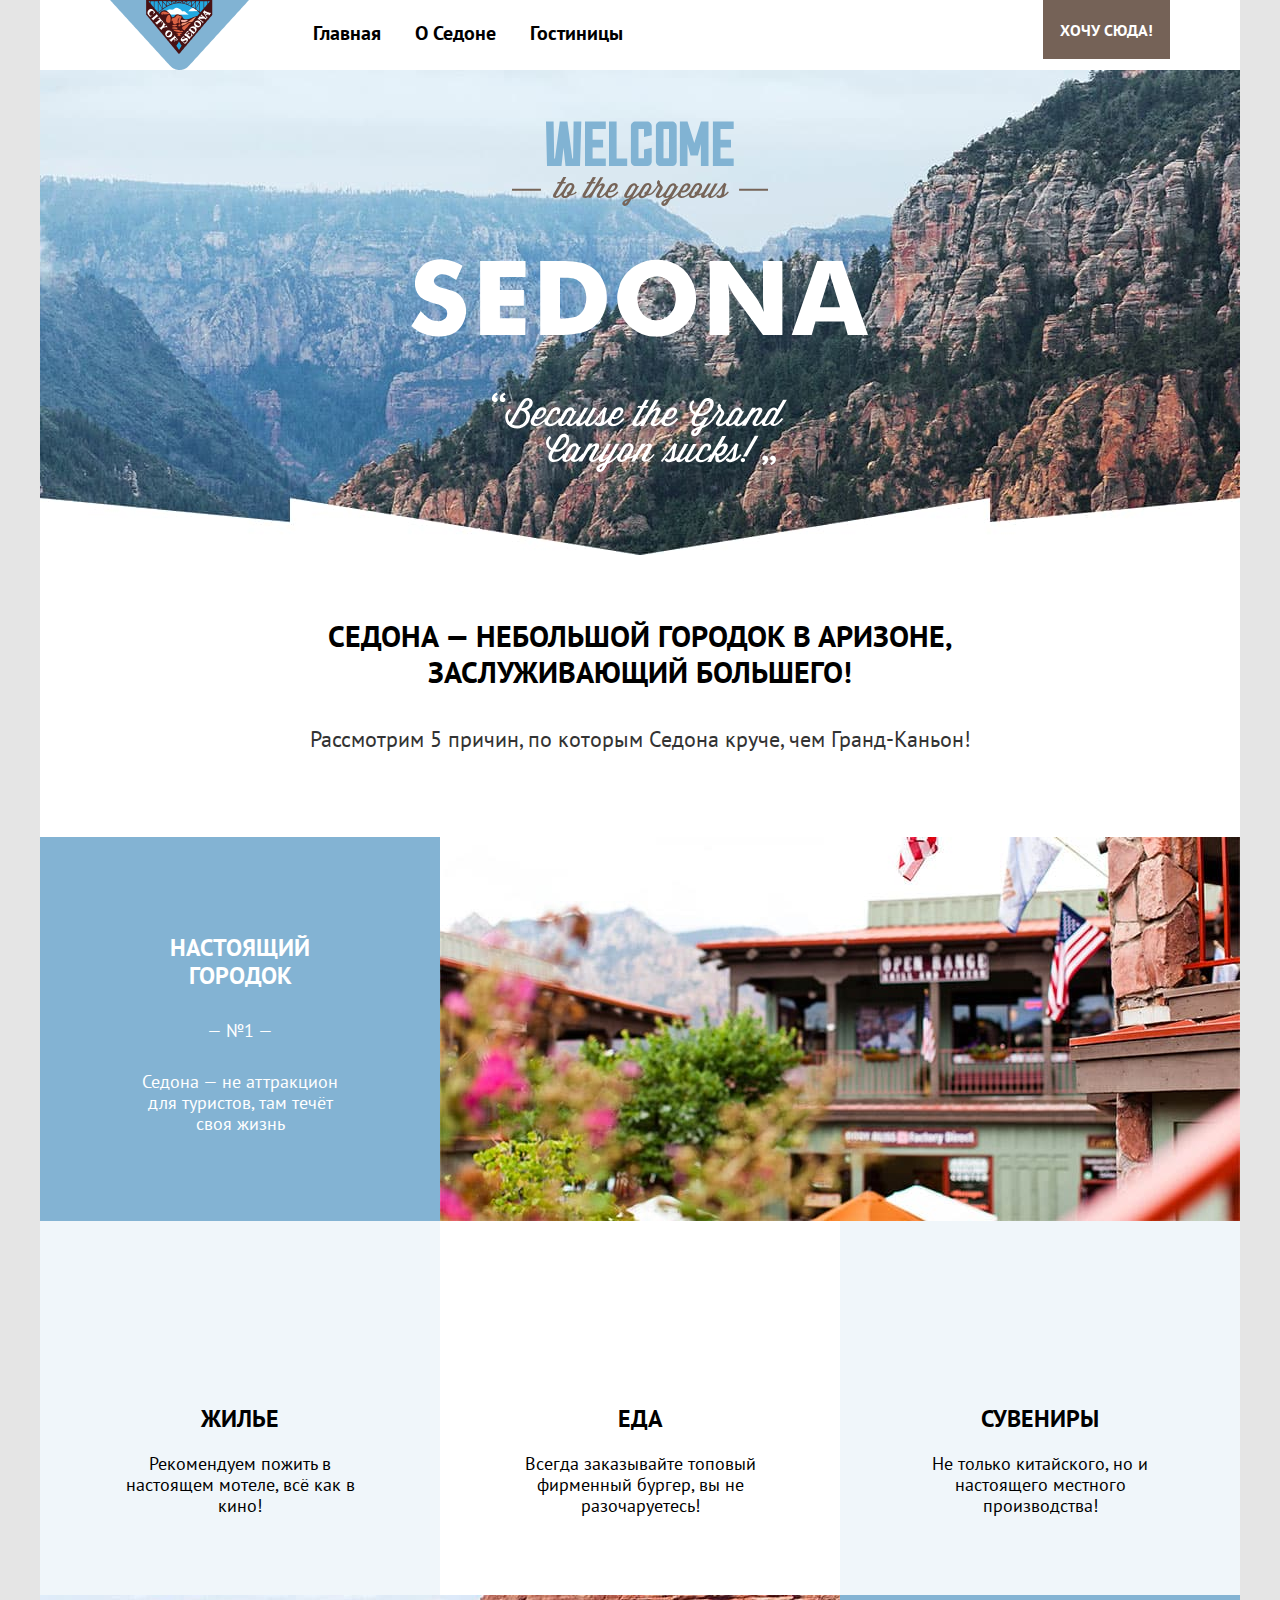
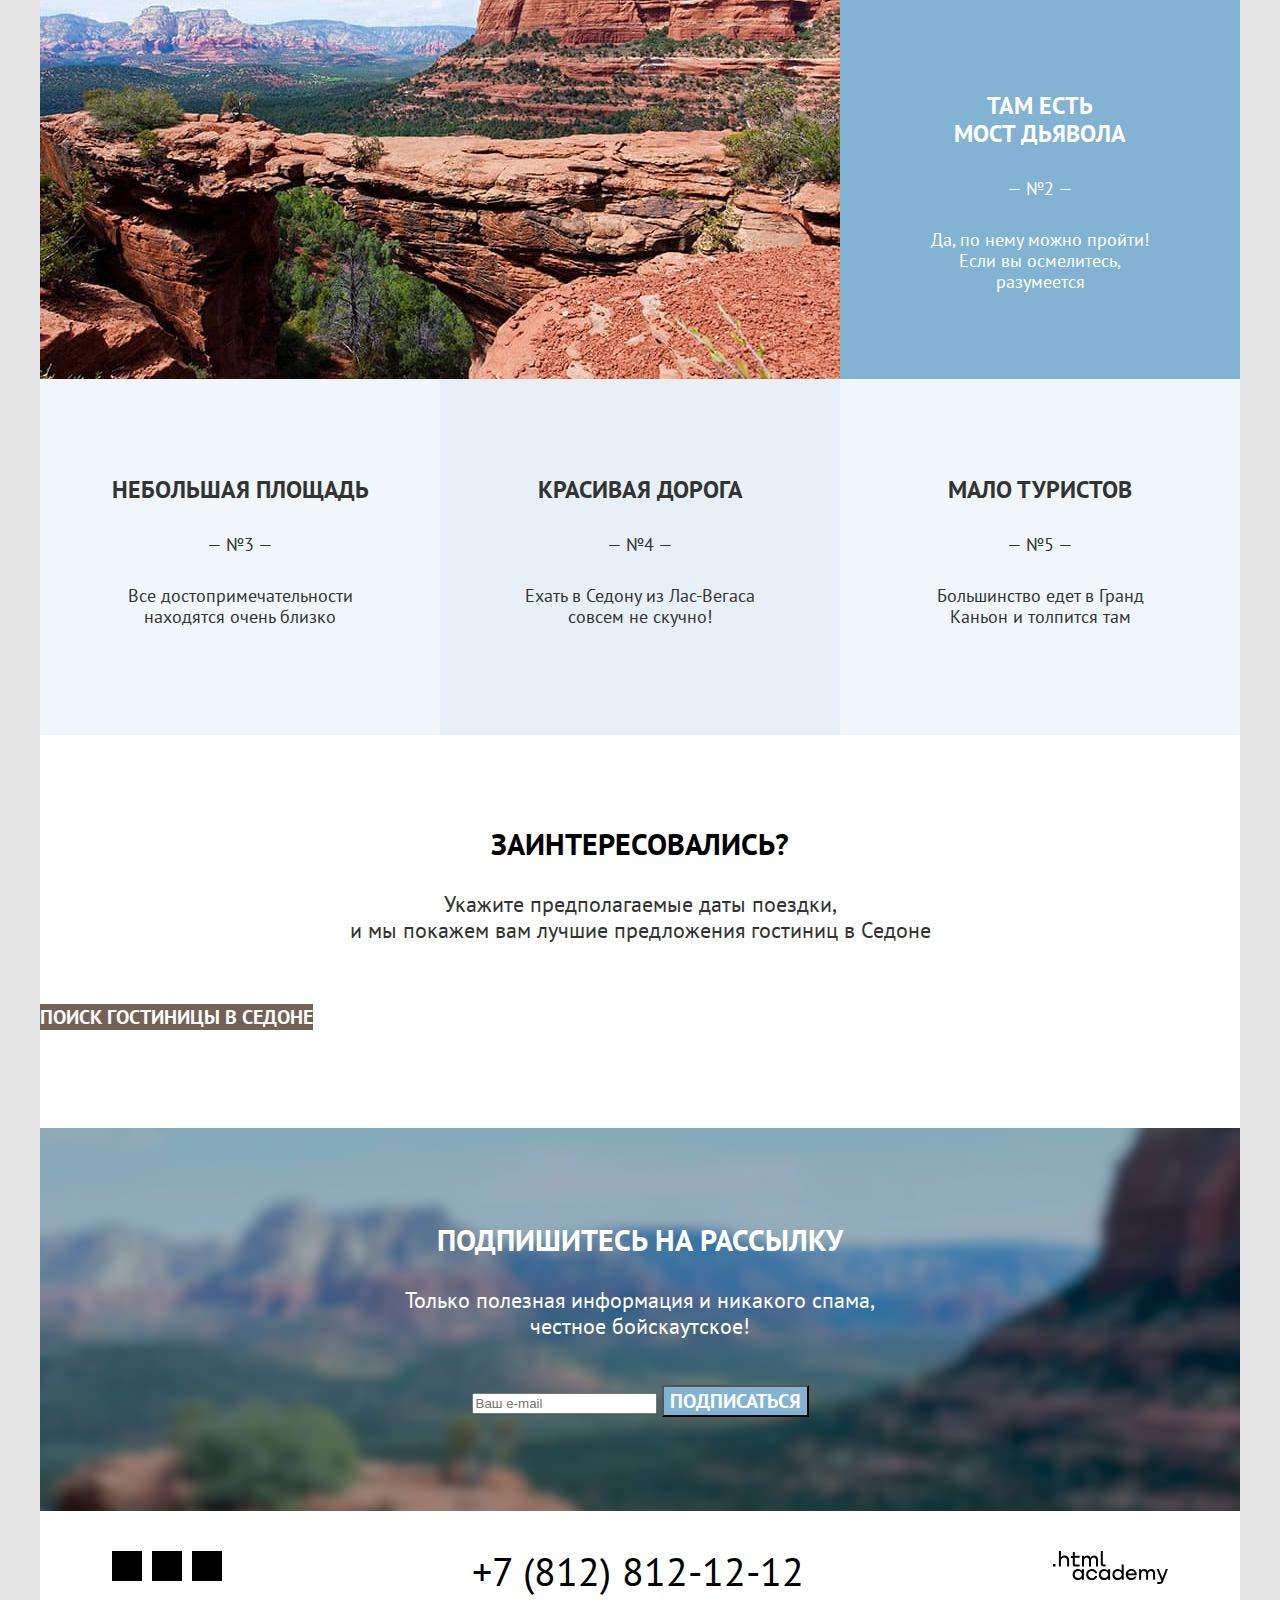
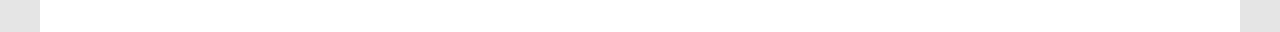
==== index.html @ 5d9c69cf "Микросетки на флексах" ====
<!DOCTYPE html>
<html lang="ru">
  <head>
    <meta charset="utf-8">
    <title>Седона</title>
    <link rel="stylesheet" href="styles/styles.css">
  </head>
  <body>
    <div class="page-container">
      <header class="page-header">
        <nav class="navigation">
          <a class="navigation-logo">
            <img class="page-header-logo" src="images/logo-header.png" width="139" height="70" alt="Логотип города Седона">
          </a>
          <ul class="navigation-list">
            <li class="navigation-item">
              <a class="navigation-link navigation-link-current">
                Главная
              </a>
            </li>
            <li class="navigation-item">
              <a href="#" class="navigation-link">
                О Седоне
              </a>
            </li>
            <li class="navigation-item">
              <a href="catalog.html" class="navigation-link">
                Гостиницы
              </a>
            </li>
          </ul>
          <ul class="navigation-list navigation-user">
            <li class="navigation-item">
              <a href="#" class="navigation-link navigation-link-current">
                <span class="visually-hidden">
                  Поиск
                </span>
              </a>
            </li>
            <li class="navigation-item">
              <a href="#" class="navigation-link">
                <span class="visually-hidden">
                  Избранное
                </span>
              </a>
            </li>
            <li class="navigation-item">
              <a href="catalog.html" class="navigation-link button button-brown">
                Хочу сюда!
              </a>
            </li>
          </ul>
        </nav>
      </header>
      <main class="main-index main-container">
        <h1 class="visually-hidden">
          Седона
        </h1>
        <section class="promo">
          <img class="promo-logo" src="images/welcome.svg" width="458" height="352" alt="Welcome to the gorgeous Sedona">
          <p class="promo-text">
            <b class="promo-bold">Седона — небольшой городок в Аризоне,
      заслуживающий большего!</b>
              Рассмотрим 5 причин, по которым Седона круче, чем Гранд-Каньон!
          </p>
          <h2 class="visually-hidden">
            Преимущества
          </h2>
          <ul class="advantages-list">
            <li class="advantages-item">
              <div class="advantages-item-wrapper">
                <h3 class="advantages-title">
                  Настоящий <br> городок
                </h3>
                <p class="advantages-description">
                  <span class="line">— №1 — </span>
                  Седона — не аттракцион для туристов, там течёт
                      своя жизнь
                </p>
              </div>
              <img class="advantages-photo" src="images/photo-1.jpg" width="800" height="384" alt="Гостиница Седоны">
              <ul class="advantages-city-list">
                <li class="advantages-city-item">
                  <h4 class="advantages-city-title">
                    Жилье
                  </h4>
                  <p class="advantages-city-description">
                    Рекомендуем пожить в настоящем мотеле,
      всё как в кино!
                  </p>
                </li>
                <li class="advantages-city-item">
                  <h4 class="advantages-city-title">
                    Еда
                  </h4>
                  <p class="advantages-city-description">
                    Всегда заказывайте
      топовый фирменный бургер, вы не разочаруетесь!
                  </p>
                </li>
                <li class="advantages-city-item">
                  <h4 class="advantages-city-title">
                    Сувениры
                  </h4>
                  <p class="advantages-city-description">
                    Не только китайского,
      но и настоящего местного производства!
                  </p>
                </li>
              </ul>
            </li>
            <li class="advantages-item">
              <img class="advantages-photo" src="images/photo-2.jpg" width="800" height="384" alt="Пейзаж Седоны">
              <div class="advantages-item-wrapper">
                <h3 class="advantages-title">
                  Там есть <br> мост дьявола
                </h3>
                <p class="advantages-description">
                  <span class="line">— №2 — </span>
                  Да, по нему можно пройти! Если вы осмелитесь, разумеется
                </p>
              </div>
            </li>
            <li class="advantages-item">
              <h3 class="advantages-title">
                Небольшая площадь
              </h3>
              <p class="advantages-description">
                <span class="line">— №3 — </span>
                Все достопримечательности
                находятся очень близко
              </p>
            </li>
            <li class="advantages-item">
              <h3 class="advantages-title">
                Красивая дорога
              </h3>
              <p class="advantages-description">
                <span class="line">— №4 — </span>
                Ехать в Седону из Лас-Вегаса совсем не скучно!
              </p>
            </li>
            <li class="advantages-item">
              <h3 class="advantages-title">
                Мало туристов
              </h3>
              <p class="advantages-description">
                <span class="line">— №5 — </span>
                Большинство едет в Гранд Каньон и толпится там
              </p>
            </li>
          </ul>
        </section>
        <section class="interested">
           <h2 class="interested-title">
             Заинтересовались?
           </h2>
           <p class="interested-description">
            Укажите предполагаемые даты поездки, <br>
            и мы покажем вам лучшие предложения гостиниц в Седоне
           </p>
           <a class="button interested-button button-brown" href="catalog.html">
              Поиск гостиницы в Седоне
           </a>
        </section>
      </main>
      <footer class="page-footer">
        <section class="subscription">
          <h2 class="subscription-title">
            Подпишитесь на рассылку
          </h2>
          <p class="subscription-text">
            Только полезная информация и никакого спама, <br>
      честное бойскаутское!
          </p>
          <form class="subscription-form" method="post" action="https://echo.htmlacademy.ru/">
            <label class="visually-hidden" for="subscription-email">E-mail</label>
            <input class="field" id="subscription-email" type="email" name="subscription-email"
            placeholder="Ваш e-mail" required>
            <button class="button subscription-button button-blue" type="submit">
              Подписаться
            </button>
          </form>
        </section>
        <div class="footer-container">
          <section class="footer-social">
            <h2 class="footer-social-title visually-hidden">
              Социальные сети
            </h2>
            <ul class="footer-social-list">
              <li class="footer-social-item">
                <a class="footer-social-link" href="https://twitter.com/htmlacademy_ru">
                  <span class="visually-hidden">
                    Twitter
                  </span>
                </a>
              </li>
              <li class="footer-social-item">
                <a class="footer-social-link" href="https://www.facebook.com/htmlacademy">
                  <span class="visually-hidden">
                    Facebook
                  </span>
                </a>
              </li>
              <li class="footer-social-item">
                <a class="footer-social-link" href="https://www.youtube.com/c/HTMLAcademyRUS">
                  <span class="visually-hidden">
                    YouTube
                  </span>
                </a>
              </li>
            </ul>
          </section>
          <section class="footer-contacts">
            <h2 class="footer-contacts-title visually-hidden">
              Контакты
            </h2>
            <a class="footer-contacts-phone" href="tel:+78128121212">+7 (812) 812-12-12</a>
          </section>
          <section class="footer-copyright">
            <h2 class="footer-copyright-title visually-hidden">
              Html Academy
            </h2>
            <a class="footer-copyright-link" href="https://htmlacademy.ru/">
              <img class="footer-copyright-logo" width="115" height="33" src="images/html-academy.svg" width="" height="" alt="Логотип html academy">
            </a>
          </section>
        </div>
      </footer>
    </div>
  </body>
</html>
---- styles/styles.css ----
@font-face {
    font-family: "PT Sans";
    font-style: normal;
    font-weight: 400;
    src: url("../fonts/ptsans-400.woff2") format("woff2");
    font-display: swap;
}

@font-face {
    font-family: "PT Sans";
    font-style: normal;
    font-weight: 700;
    src: url("../fonts/ptsans-700.woff2") format("woff2");
    font-display: swap;
}

html {
  height: 100%;
}

body {
    margin: 0;
    display: flex;
    flex-direction: column;
    min-height: 100%;
    font-family: "PT Sans", sans-serif;
    font-size: 20px;
    line-height: 26px;
    background: #E5E5E5;
    color: #000000;
}

.visually-hidden {
  position: absolute;
  width: 1px;
  height: 1px;
  margin: -1px;
  padding: 0;
  border: 0;
  clip: rect(0 0 0 0);
  overflow: hidden;
}

.page-container {
  margin: 0 auto;
  width: 1200px;
  background-color: #FFFFFF;
}

.navigation {
  display: flex;
  width: 1060px;
  margin: 0 auto;
}

.navigation-logo {
  width: 139px;
  height: 70px;
  margin-right: 47px;
}

.navigation-list {
  margin: 0;
  padding: 0;
  width: 450px;
  list-style-type: none;
  display: flex;
  flex-wrap: wrap;
}

.navigation-link {
    text-decoration: none;
    color: #000000;
    font-weight: 700;
    text-align: center;
    display: block;
    padding: 20px 17px 19px 17px;
}

.navigation-user {
  max-width: 320px;
  margin-left: auto;
  justify-content: flex-end;
}

.navigation-user .navigation-link {
  min-width: 18px;
  min-height: 18px;
}

.navigation .button {
    font-size: 16px;
    line-height: 20px;
    font-weight: 700;
}

.button-brown {
    color: #FFFFFF;
    background: #756257;
}

.button-blue {
    color: #FFFFFF;
    background: #83B3D3;
}

.button {
    text-align: center;
    text-transform: uppercase;
    font-weight: 700;
    text-decoration: none;
    font-family: "PT Sans";
}

.main-index {
    background-image: url("../images/index-background.jpg");
    background-size: 100% auto;
    background-repeat: no-repeat;
}

.main-container {
  flex-grow: 1;
  padding-top: 51px;
}

.promo-logo {
  display: block;
  margin: 0 auto;
  margin-bottom: 145px;
}

.promo-text {
    font-size: 22px;
    line-height: 36px;
    text-align: center;
    color: #333333;
    width: 720px;
    margin: 0 auto;
    margin-bottom: 80px;
}

.promo-bold {
    font-size: 30px;
    text-transform: uppercase;
    font-weight: 700;
    color: #000000;
    display: block;
    margin-bottom: 31px;
}

.advantages-list {
  margin: 0;
  padding: 0;
  display: flex;
  width: 1200px;
  flex-wrap: wrap;
  list-style-type: none;
}

.advantages-item {
     background: rgba(131, 179, 211, 0.12);
     text-align: center;
     width: 400px;
     padding-top: 97px;
     padding-bottom: 108px;
     color: #333333;
}

.advantages-item:nth-child(2), .advantages-item:first-child {
    color: #FFFFFF;
    background: #83B3D3;
    width: 1200px;
    display: flex;
    flex-wrap: wrap;
    padding: 0;
}

.advantages-item:nth-child(4) {
  background: rgba(131, 179, 211, 0.2);
}

.advantages-item-wrapper {
  width: 400px;
  padding-top: 97px;
  padding-bottom: 87px;
}

.advantages-title {
    font-size: 24px;
    line-height: 28px;
    text-transform: uppercase;
    margin: 0;
    padding: 0;
    margin-bottom: 30px;
}

.advantages-description {
    font-size: 18px;
    line-height: 21px;
    width: 250px;
    margin: 0 auto;
}

.advantages-item-wrapper .advantages-description {
  width: 220px;
}

.advantages-description .line {
  display: block;
  margin-bottom: 30px;
}

.advantages-city-list {
    background: #FFFFFF;
    display: flex;
    width: 1200px;
    margin: 0;
    padding: 0;
    list-style-type: none;
}

.advantages-city-item {
    background: rgba(131, 179, 211, 0.12);
    color: #000000;
    width: 400px;
    padding-top: 184px;
    padding-bottom: 79px;
}

.advantages-city-item:nth-child(2) {
    background: #FFFFFF;
}

.advantages-city-title {
  font-size: 24px;
  line-height: 28px;
  margin: 0;
  padding: 0;
  text-transform: uppercase;
  margin-bottom: 20px;
}

.advantages-city-description {
  font-size: 18px;
  line-height: 21px;
  width: 250px;
  margin: 0 auto;
  text-align: center;
}

.interested {
  padding-top: 91px;
  padding-bottom: 93px;
}

.interested-title {
    font-size: 30px;
    line-height: 36px;
    text-align: center;
    text-transform: uppercase;
    font-weight: bold;
    margin: 0 0 29px 0;
    padding: 0;
}

.interested-description {
    font-size: 22px;
    text-align: center;
    color: #333333;
    width:720px;
    margin: 0 auto 56px auto;
}

.interested-button {
    line-height: 36px;
    margin: 0 auto;
}

.subscription {
    background-image: url("../images/background-footer.jpg");
    background-size: 100% auto;
    background-repeat: no-repeat;
    background-color: #000000;
    color: #FFFFFF;
    text-align: center;
    padding-top: 94px;
    padding-bottom: 94px;
}

.subscription-title {
    font-size: 30px;
    line-height: 36px;
    font-weight: 700;
    text-transform: uppercase;
    margin: 0 auto 29px auto;
    padding: 0;
}

.subscription-text {
    font-size: 22px;
    line-height: 26px;
    margin: 0 auto 46px auto;
    width: 720px;
}

.subscription-button {
    font-family: "PT Sans";
    font-size: 20px;
    line-height: 26px;
    font-weight: 700;
}

.footer-container {
  display: flex;
  padding: 40px 72px;
}

.footer-social {
  width: 110px;
  margin-right: auto;
}

.footer-social-list {
  list-style-type: none;
  margin: 0;
  padding: 0;
  display: flex;
  flex-wrap: wrap;
}

.footer-social-item {
  background-color: black;
  width: 30px;
  height: 30px;
  margin-right: 10px;
  margin-bottom: 10px;
}

.footer-social-item:nth-child(3n) {
  margin-right:0;
}

.footer-contacts {
  width: 720px;
  margin: 0 auto;
  text-align: center;
}

.footer-contacts-phone {
    font-size: 40px;
    line-height: 40px;
    text-align: center;
    text-transform: uppercase;
    text-decoration: none;
    color: #000000;
}

.footer-copyright {
  width: 115px;
  margin-left: auto;
}

.catalog-footer .subscription{
    background: none;
    background-color: #FFFFFF;
    color: #000000;
}

.catalog-footer p {
    color: #333333;
}

.main-inner {
  background: url("../images/catalog-background.jpg");
  background-size: 100% auto;
  background-repeat: no-repeat;
  padding: 35px 72px 0 72px;
}

.inner-header {
    color: #FFFFFF;
    padding-bottom: 83px;
}

.inner-header-title {
    font-weight: 700;
    font-size: 60px;
    line-height: 78px;
    margin: 0 0 5px 0;
    padding: 0;
}

.breadcrumbs {
  padding: 0;
  margin: 0 0 45px 0;
  list-style-type: none;
  display: flex;
  flex-wrap: wrap;
}

.breadcrumbs-link {
    font-size: 16px;
    line-height: 21px;
    text-decoration: none;
    color: #FFFFFF;
    margin-right: 26px;
}

.control {
    font-size: 18px;
    line-height: 23px;
}

.catalog-filter-form {
  display: flex;
}

.catalog-filter-group {
  max-width: 180px;
  border: none;
  margin: 0;
  padding: 0;
  margin-right: 67px;
}

.catalog-filter-title {
  padding: 0;
  margin-bottom: 30px;
  font-weight: 700;
}

.catalog-filter-list {
  margin: 0;
  padding: 0;
  list-style-type: none;
  font-size: 18px;
  line-height: 23px;
}

.catalog-filter-item:not(:last-child) {
  margin-bottom: 13px;
}

.catalog-filter-buttons {
  margin-left: auto;
}

.catalog-filter button {
    font-family: "PT Sans";
    color: #FFFFFF;
    font-weight: 700;
    font-size: 16px;
    line-height: 21px;
}

.catalog-filter-button-reset {
    background: transparent;
}

.catalog-products {
  padding-top: 44px;
}

.catalog-products-wrapper {
  display: flex;
  align-items: center;
  margin-bottom: 53px;
}

.catalog-products-title {
    font-weight: 700;
    font-size: 30px;
    line-height: 39px;
    text-transform: uppercase;
    margin: 0;
    margin-right: auto;
    padding: 0;
}

.select-control {
    font-family: "PT Sans";
    font-size: 18px;
    line-height: 23px;
    color: #333333;
    margin-right: 81px;
}

.catalog-products-wrapper .button {
  background-color: grey;
  width: 48px;
  height: 48px;
  margin-right: 8px;
}

.product-list {
  list-style-type: none;
  margin: 0;
  padding: 0;
}

.product-card-title {
    font-weight: 700;
    font-size: 24px;
    line-height: 31px;
}

.product-card-type-of-housing, .product-card-price {
    font-size: 18px;
    line-height: 23px;
    color: #333333
}

.button-more, .button-favourites {
    font-size: 16px;
    line-height: 21px;
}

.product-card-rating {
    font-size: 16px;
    line-height: 21px;
    text-align: center;
    text-transform: uppercase;
    color: #333333;
}

.button-favourites-current {
    background: #7DB54F;
}

.pagination-show-more {
    font-size: 20px;
    line-height: 26px;
}

.pagination-container {
  display: flex;
}

.pagination {
  margin: 0;
  padding: 0;
  list-style-type: none;
  display: flex;
  margin-right: auto;
}

.pagination-item:not(:last-child) {
  margin-right: 8px;
}

.pagination-link {
    color: #FFFFFF;
    font-weight: 700;
    font-size: 20px;
    line-height: 26px;
    text-decoration: none;
    text-transform: uppercase;
    background-color: #83B3D3;
    text-align: center;
    display: block;
    width: 55px;
    height: 55px;
    padding: 15px;
    box-sizing: border-box;

}

.pagination-current {
    color: #000000;
    background-color: #F2F2F2;
}

.count-items {
    font-size: 18px;
    line-height: 23px;
    color: #333333;
    align-self: center;
}
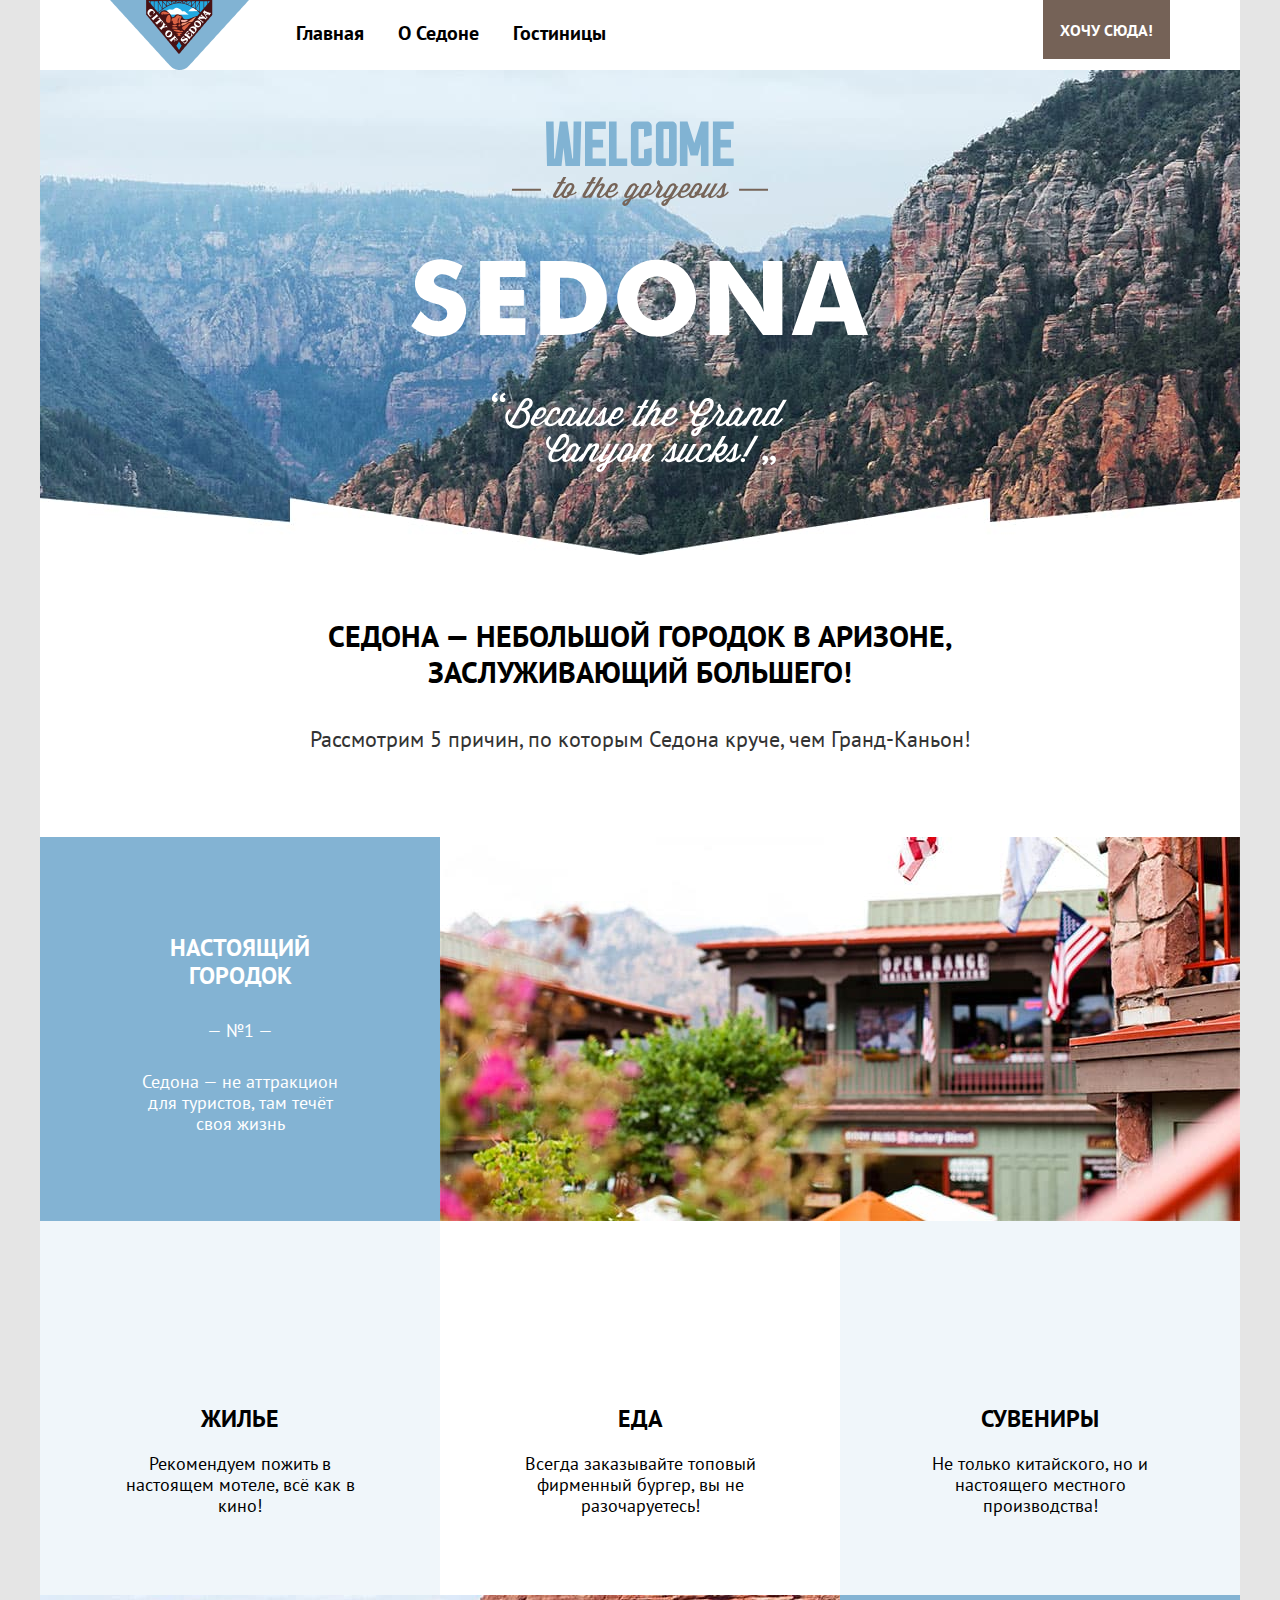
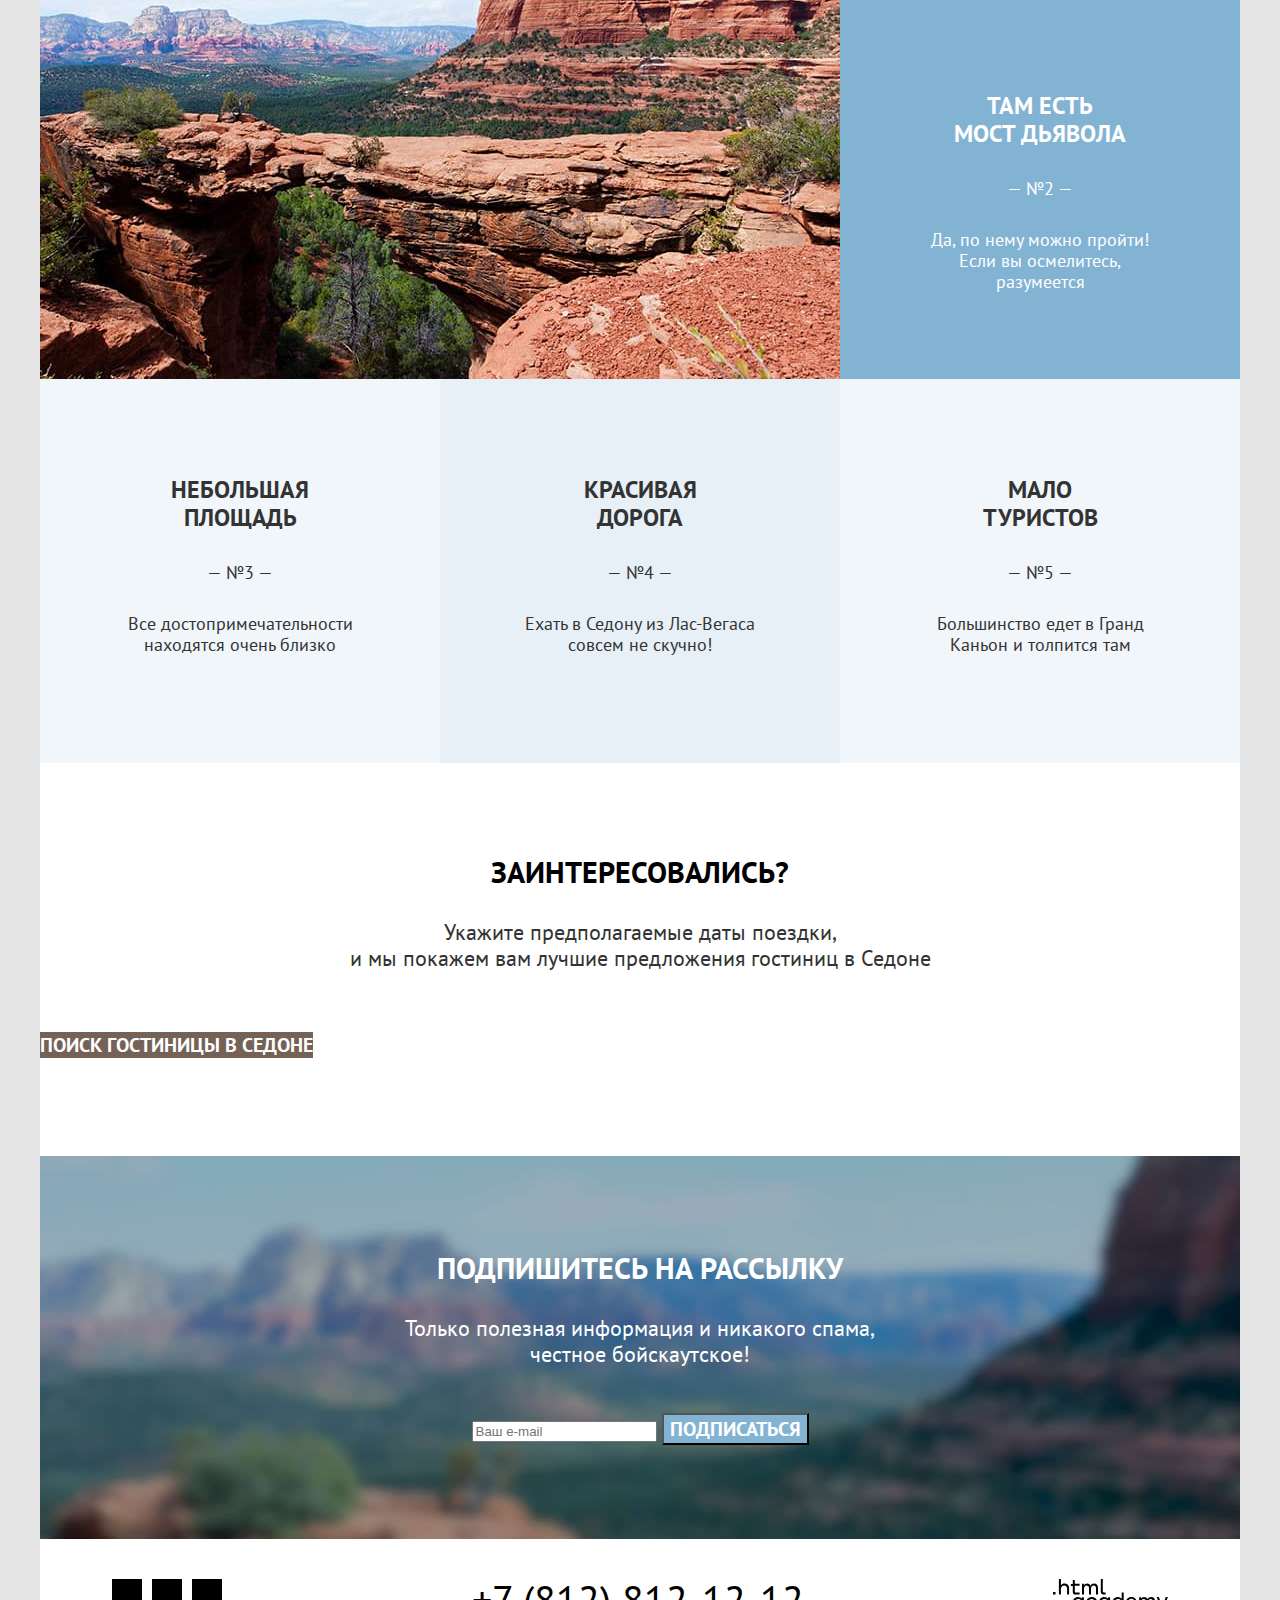
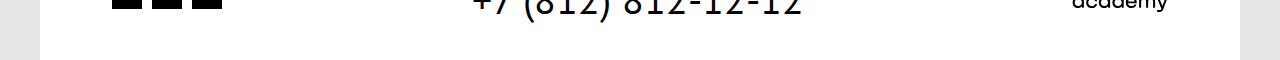
==== commit 3520eb3f: "Сетка карточек, карточки на гридах" ====
--- a/index.html
+++ b/index.html
@@ -123,7 +123,7 @@
             </li>
             <li class="advantages-item">
               <h3 class="advantages-title">
-                Небольшая площадь
+                Небольшая<br> площадь
               </h3>
               <p class="advantages-description">
                 <span class="line">— №3 — </span>
@@ -133,7 +133,7 @@
             </li>
             <li class="advantages-item">
               <h3 class="advantages-title">
-                Красивая дорога
+                Красивая <br>дорога
               </h3>
               <p class="advantages-description">
                 <span class="line">— №4 — </span>
@@ -142,7 +142,7 @@
             </li>
             <li class="advantages-item">
               <h3 class="advantages-title">
-                Мало туристов
+                Мало <br>туристов
               </h3>
               <p class="advantages-description">
                 <span class="line">— №5 — </span>
--- a/styles/styles.css
+++ b/styles/styles.css
@@ -56,7 +56,7 @@
 .navigation-logo {
   width: 139px;
   height: 70px;
-  margin-right: 47px;
+  margin-right: 30px;
 }
 
 .navigation-list {
@@ -360,16 +360,6 @@
   margin-left: auto;
 }
 
-.catalog-footer .subscription{
-    background: none;
-    background-color: #FFFFFF;
-    color: #000000;
-}
-
-.catalog-footer p {
-    color: #333333;
-}
-
 .main-inner {
   background: url("../images/catalog-background.jpg");
   background-size: 100% auto;
@@ -386,7 +376,7 @@
     font-weight: 700;
     font-size: 60px;
     line-height: 78px;
-    margin: 0 0 5px 0;
+    margin: 0;
     padding: 0;
 }
 
@@ -496,12 +486,40 @@
   list-style-type: none;
   margin: 0;
   padding: 0;
+  display: grid;
+  grid-template-columns: repeat(3, 340px);
+  gap: 10px 18px;
+  margin-bottom: 34px;
+}
+
+.product-card {
+  display: flex;
+  flex-direction: column;
+  padding: 20px;
+}
+
+.product-card-wrapper {
+  display: grid;
+  grid-template-columns: 133px 143px;
+  gap: 16px 25px;
+  margin-bottom: 16px;
+}
+
+.product-card-link {
+  text-decoration: none;
+}
+
+.product-card-image {
+  margin-bottom: 16px;
 }
 
 .product-card-title {
     font-weight: 700;
     font-size: 24px;
     line-height: 31px;
+    color: #000000;
+    margin: 0;
+    margin-bottom: 16px;
 }
 
 .product-card-type-of-housing, .product-card-price {
@@ -521,6 +539,11 @@
     text-align: center;
     text-transform: uppercase;
     color: #333333;
+    margin-left: auto;
+    width: 160px;
+    background-color: #F2F2F2;
+    padding: 9px 0px 10px 0px;
+    border-radius: 4px;
 }
 
 .button-favourites-current {
@@ -562,7 +585,7 @@
     height: 55px;
     padding: 15px;
     box-sizing: border-box;
-
+    border-radius: 4px;
 }
 
 .pagination-current {
@@ -576,3 +599,14 @@
     color: #333333;
     align-self: center;
 }
+
+.catalog-footer .subscription{
+  background: none;
+  background-color: #FFFFFF;
+  color: #000000;
+  padding-top: 73px;
+}
+
+.catalog-footer p {
+  color: #333333;
+}
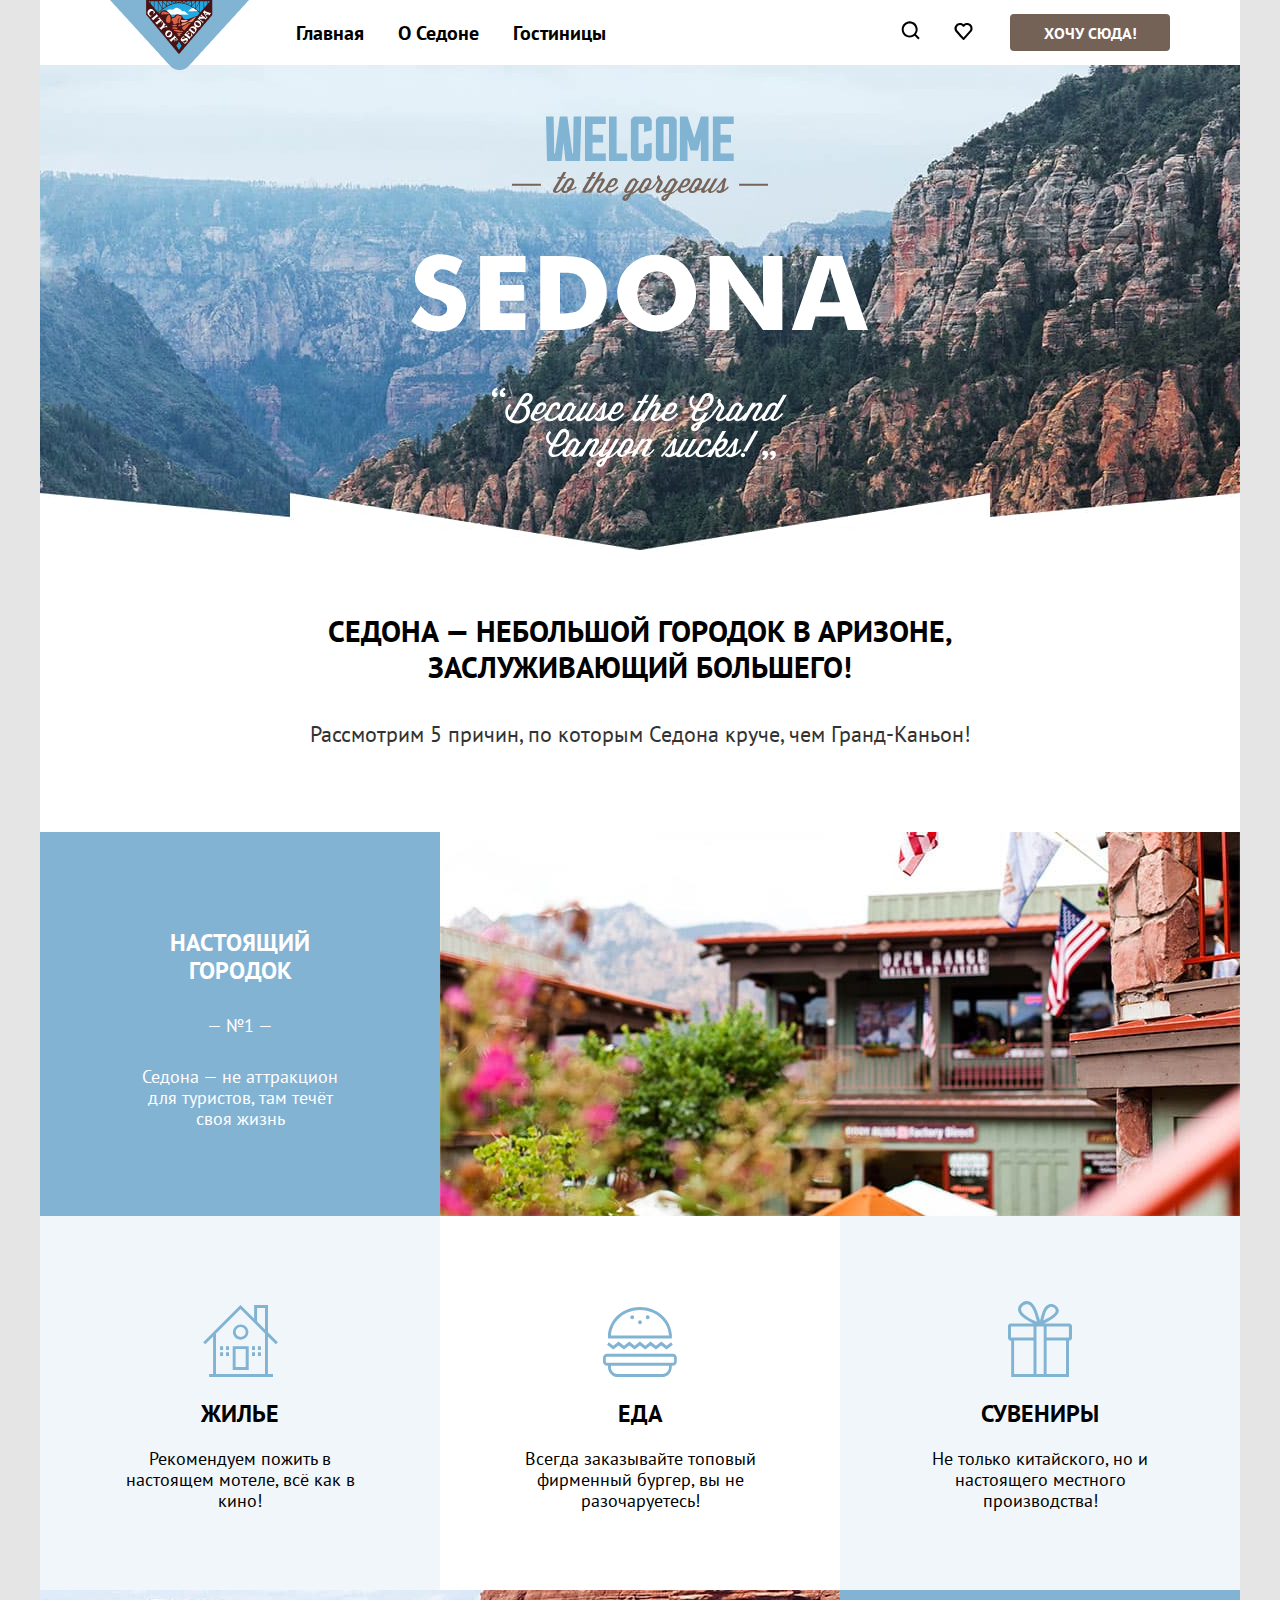
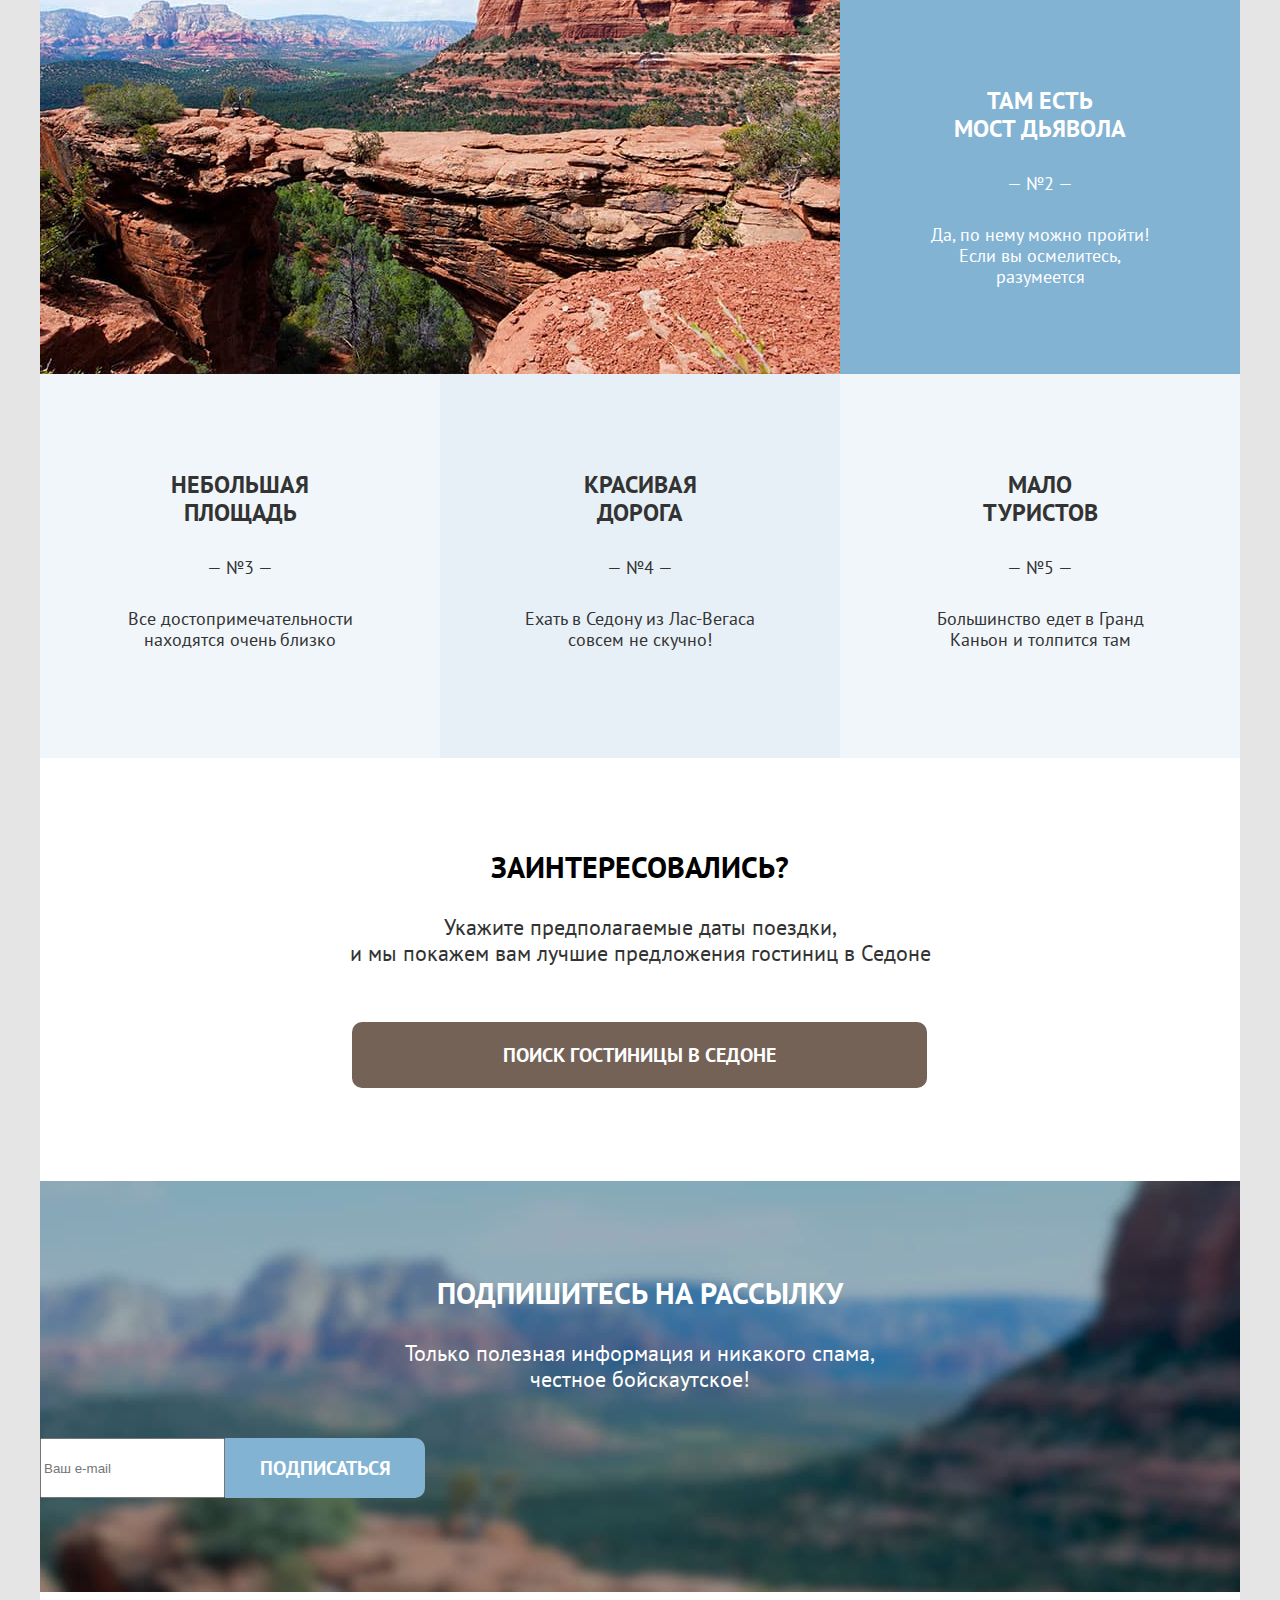
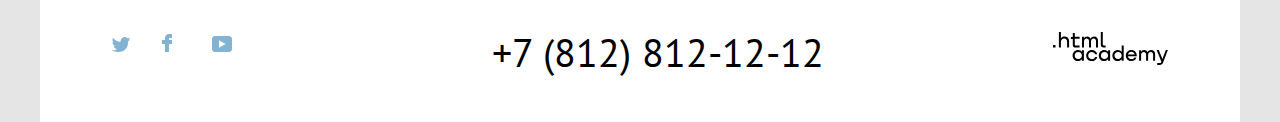
==== commit cb6be216: "Вставка свг и отрисовка состояний" ====
--- a/index.html
+++ b/index.html
@@ -31,10 +31,13 @@
           </ul>
           <ul class="navigation-list navigation-user">
             <li class="navigation-item">
-              <a href="#" class="navigation-link navigation-link-current">
+              <a href="#" class="navigation-link">
                 <span class="visually-hidden">
                   Поиск
                 </span>
+                <svg class="navigation-icon" aria-hidden="true" focusable="false" width="19" height="19" viewBox="0 0 19 19" fill="none" xmlns="http://www.w3.org/2000/svg">
+                  <path d="m18.682 16.911-3.7-3.7c1-1.3 1.7-3 1.7-4.9 0-4.4-3.6-8-8-8s-8 3.7-8 8.1c0 4.4 3.6 8 8 8 1.8 0 3.5-.6 4.9-1.7l3.7 3.7 1.4-1.5Zm-10-2.5c-3.3 0-6-2.7-6-6s2.7-6 6-6 6 2.7 6 6-2.7 6-6 6Z"/>
+                </svg>
               </a>
             </li>
             <li class="navigation-item">
@@ -42,10 +45,13 @@
                 <span class="visually-hidden">
                   Избранное
                 </span>
-              </a>
-            </li>
-            <li class="navigation-item">
-              <a href="catalog.html" class="navigation-link button button-brown">
+                <svg class="navigation-icon navigation-icon-fav" aria-hidden="true" focusable="false" width="19" height="17" fill="none" xmlns="http://www.w3.org/2000/svg">
+                  <path fill-rule="evenodd" clip-rule="evenodd" d="M9.44 17c-.3 0-.6-.1-.8-.4-5.41-6.1-6.72-7.5-7.02-7.9A5.4 5.4 0 0 1 6.03 0c1.3 0 2.51.5 3.51 1.3a5.47 5.47 0 0 1 9.03 4.1c0 1.3-.5 2.5-1.3 3.4l-7.02 7.9c-.2.2-.4.3-.8.3ZM3.43 7.5c.3.4 3.5 4 6.11 6.9l6.22-7c.5-.5.7-1.2.7-2 0-1.8-1.5-3.3-3.3-3.3-1 0-2.01.5-2.71 1.3-.3.3-.6.4-.9.4-.3 0-.6-.2-.8-.4a3.7 3.7 0 0 0-2.72-1.3c-1.8 0-3.3 1.5-3.3 3.3-.1.9.3 1.6.7 2.1-.1 0-.1 0 0 0Z"/>
+                </svg>
+              </a>
+            </li>
+            <li class="navigation-item">
+              <a href="catalog.html" class="navigation-link button button-want-here">
                 Хочу сюда!
               </a>
             </li>
@@ -81,7 +87,7 @@
               <img class="advantages-photo" src="images/photo-1.jpg" width="800" height="384" alt="Гостиница Седоны">
               <ul class="advantages-city-list">
                 <li class="advantages-city-item">
-                  <h4 class="advantages-city-title">
+                  <h4 class="advantages-city-title advantages-city-title-houses">
                     Жилье
                   </h4>
                   <p class="advantages-city-description">
@@ -90,7 +96,7 @@
                   </p>
                 </li>
                 <li class="advantages-city-item">
-                  <h4 class="advantages-city-title">
+                  <h4 class="advantages-city-title advantages-city-title-food">
                     Еда
                   </h4>
                   <p class="advantages-city-description">
@@ -99,7 +105,7 @@
                   </p>
                 </li>
                 <li class="advantages-city-item">
-                  <h4 class="advantages-city-title">
+                  <h4 class="advantages-city-title advantages-city-title-souvenirs">
                     Сувениры
                   </h4>
                   <p class="advantages-city-description">
@@ -159,7 +165,7 @@
             Укажите предполагаемые даты поездки, <br>
             и мы покажем вам лучшие предложения гостиниц в Седоне
            </p>
-           <a class="button interested-button button-brown" href="catalog.html">
+           <a class="button interested-button" href="catalog.html">
               Поиск гостиницы в Седоне
            </a>
         </section>
@@ -189,24 +195,33 @@
             </h2>
             <ul class="footer-social-list">
               <li class="footer-social-item">
-                <a class="footer-social-link" href="https://twitter.com/htmlacademy_ru">
+                <a class="footer-social-link footer-social-tw" href="https://twitter.com/htmlacademy_ru">
                   <span class="visually-hidden">
                     Twitter
                   </span>
+                  <svg aria-hidden="true" focuasbale="false" width="18" height="15" viewBox="0 0 18 15" fill="none" xmlns="http://www.w3.org/2000/svg">
+                    <path d="M11.6.2c1.8-.5 3.2.3 3.8 1.2.7-.2 1.4-.5 2.1-.7 0 .9-.6 1.5-.9 1.8.7.1 1.4-.6 1.4-.6-.2 1-1.1 1.8-1.7 2C16.1 10.7 13 15.1 5.7 15h-.5c-.4 0-4.4-.5-5.2-1.9 2.4.2 4.1-.4 5-1.2-1-.3-2.9-.4-3.2-2.9.4.1.6.2 1.3.1C1.8 8.3.4 7.5.5 5.3c.3.3 1.1.5 1.4.5C1.1 5.6-.2 2.5.9.9c1.9 1.9 4 3.6 7.6 3.8C8.7 2.3 9.7.8 11.6.2Z"/>
+                  </svg>
                 </a>
               </li>
               <li class="footer-social-item">
-                <a class="footer-social-link" href="https://www.facebook.com/htmlacademy">
+                <a class="footer-social-link footer-social-fb" href="https://www.facebook.com/htmlacademy">
                   <span class="visually-hidden">
                     Facebook
                   </span>
+                  <svg aria-hidden="true" focuasbale="false" width="10" height="18" viewBox="0 0 10 18" fill="none" xmlns="http://www.w3.org/2000/svg">
+                    <path d="M7 0C4.8 0 3 1.8 3 4v2H0v4h3v8h4v-8h3V6H7V4h3V0H7Z"/>
+                  </svg>
                 </a>
               </li>
               <li class="footer-social-item">
-                <a class="footer-social-link" href="https://www.youtube.com/c/HTMLAcademyRUS">
+                <a class="footer-social-link footer-social-yt" href="https://www.youtube.com/c/HTMLAcademyRUS">
                   <span class="visually-hidden">
                     YouTube
                   </span>
+                  <svg aria-hidden="true" focuasbale="false" width="20" height="16" viewBox="0 0 20 16" fill="none" xmlns="http://www.w3.org/2000/svg">
+                    <path d="M17 0H2.9C1.2 0 0 1.5 0 3.2v9.5C0 14.5 1.2 16 2.9 16h14.3c1.5 0 2.9-1.5 2.9-3.2V3.2C19.9 1.5 18.7 0 17 0ZM7 11.8V4.2L13.7 8 7 11.8Z"/>
+                  </svg>
                 </a>
               </li>
             </ul>
@@ -222,7 +237,9 @@
               Html Academy
             </h2>
             <a class="footer-copyright-link" href="https://htmlacademy.ru/">
-              <img class="footer-copyright-logo" width="115" height="33" src="images/html-academy.svg" width="" height="" alt="Логотип html academy">
+              <svg aria-hidden="true" focuasbale="false" width="115" height="33" viewBox="0 0 115 33" fill="none" xmlns="http://www.w3.org/2000/svg">
+                <path d="M0 12.9v2.6h2.5v-2.6H0ZM11.6 4.5c-1.6 0-2.8.7-3.6 1.7h-.1V0h-2v15.5h2v-5.3c0-2.1 1.3-3.6 3.3-3.6 1.8 0 2.9 1.4 2.9 3.2v5.7h2V9.4c.1-3-1.8-4.9-4.5-4.9ZM26.6 4.8h-4.8V1.1h-2v3.8h-1.9v2h1.9v6c0 1.7 1 2.7 2.7 2.7h4.1v-2h-3.7c-.7 0-1.1-.4-1.1-1.1V6.8h4.8v-2ZM41.1 4.6c-1.6 0-2.9.8-3.5 2.1h-.1c-.6-1.2-1.8-2.1-3.4-2.1-1.4 0-2.5.8-3.1 1.8h-.1V4.8H29v10.6h2V10c0-2 1-3.5 2.6-3.5 1.5 0 2.4 1 2.4 2.6v6.3h2V9.8c0-2.4 1.4-3.3 2.6-3.3 1.5 0 2.4 1 2.4 2.6v6.3h2V8.9c.1-2.5-1.4-4.3-3.9-4.3ZM47.8 12.7c0 1.7 1 2.7 2.8 2.7h2v-2h-1.7c-.7 0-1.1-.4-1.1-1.1V0h-2v12.7ZM28.9 19.7c-.9-1.1-2.2-1.8-3.9-1.8-3.1 0-5.4 2.3-5.4 5.6s2.3 5.6 5.4 5.6c1.8 0 3-.8 3.8-1.9h.1v1.6h2V18.2h-2v1.5Zm-3.6 7.4c-2.2 0-3.6-1.6-3.6-3.6s1.4-3.6 3.6-3.6 3.6 1.6 3.6 3.6c0 1.9-1.4 3.6-3.6 3.6ZM44.2 22c-.5-2.4-2.6-4.1-5.4-4.1-3.4 0-5.6 2.5-5.6 5.6 0 3.1 2.2 5.6 5.6 5.6 2.8 0 4.9-1.8 5.4-4.2h-2.1c-.4 1.3-1.7 2.3-3.3 2.3-2.2 0-3.6-1.6-3.6-3.6s1.4-3.6 3.6-3.6c1.6 0 2.8 1 3.3 2.2h2.1V22ZM55.1 19.7c-.9-1.1-2.2-1.8-3.9-1.8-3.1 0-5.4 2.3-5.4 5.6s2.3 5.6 5.4 5.6c1.8 0 3-.8 3.8-1.9h.1v1.6h2V18.2h-2v1.5Zm-3.6 7.4c-2.2 0-3.6-1.6-3.6-3.6s1.4-3.6 3.6-3.6 3.6 1.6 3.6 3.6c0 1.9-1.5 3.6-3.6 3.6ZM68.7 19.8c-.9-1.1-2.2-1.9-3.9-1.9-3.1 0-5.4 2.3-5.4 5.6s2.2 5.6 5.4 5.6c1.7 0 3-.8 3.8-1.8h.1v1.5h2V13.4h-2v6.4Zm-3.6 7.3c-2.2 0-3.6-1.6-3.6-3.6s1.4-3.6 3.6-3.6 3.6 1.6 3.6 3.6c-.1 2-1.5 3.6-3.6 3.6ZM78.3 17.9c-3.3 0-5.5 2.5-5.5 5.6 0 3 2.1 5.6 5.5 5.6 2.5 0 4.5-1.3 5.2-3.6h-2.1c-.5 1-1.6 1.6-3 1.6-1.9 0-3.3-1.3-3.4-2.9h8.8c.2-3.6-2-6.3-5.5-6.3Zm0 1.9c1.7 0 3 1 3.3 2.6h-6.5c.3-1.5 1.5-2.6 3.2-2.6ZM98.2 17.9c-1.6 0-2.9.8-3.6 2h-.1c-.6-1.2-1.8-2-3.4-2-1.4 0-2.5.7-3.1 1.8v-1.5h-1.9v10.6h2v-5.4c0-2 1-3.4 2.6-3.5 1.5 0 2.4 1 2.4 2.6v6.3h2v-5.6c0-2.4 1.4-3.3 2.6-3.3 1.5 0 2.4 1 2.4 2.6v6.3h2v-6.5c.1-2.6-1.4-4.4-3.9-4.4ZM109.4 27l-3.6-8.9h-2.2l4.8 11.6c-.3.9-.7 1.2-1.7 1.2h-2.5v2h2.5c1.8 0 2.8-.8 3.5-2.6l4.7-12.2h-2.1l-3.4 8.9Z"/>
+              </svg>
             </a>
           </section>
         </div>
--- a/styles/styles.css
+++ b/styles/styles.css
@@ -51,6 +51,7 @@
   display: flex;
   width: 1060px;
   margin: 0 auto;
+  height: 65px;
 }
 
 .navigation-logo {
@@ -66,6 +67,7 @@
   list-style-type: none;
   display: flex;
   flex-wrap: wrap;
+  align-items: center;
 }
 
 .navigation-link {
@@ -75,6 +77,14 @@
     text-align: center;
     display: block;
     padding: 20px 17px 19px 17px;
+}
+
+.navigation-link:hover {
+  color: #756257;
+}
+
+.navigation-link:active {
+  color: rgba(117, 98, 87, 0.3);
 }
 
 .navigation-user {
@@ -86,17 +96,70 @@
 .navigation-user .navigation-link {
   min-width: 18px;
   min-height: 18px;
-}
-
-.navigation .button {
+  position: relative;
+}
+
+.navigation-icon {
+  position: absolute;
+  top: 0;
+  right: 0;
+  bottom: 0;
+  left: 0;
+  margin: auto;
+  fill: #000000;
+  position: relative;
+}
+
+.navigation-link:hover .navigation-icon {
+  fill: #756257;
+}
+
+.navigation-link:active .navigation-icon {
+  fill: rgba(117, 98, 87, 0.3);
+}
+
+.navigation-icon-fav::after {
+  content: '12';
+  background-color: #7DB550;
+  position: absolute;
+}
+
+.button-want-here {
     font-size: 16px;
     line-height: 20px;
     font-weight: 700;
-}
-
-.button-brown {
-    color: #FFFFFF;
-    background: #756257;
+    padding: 9px 15px 8px;
+    width: 160px;
+    box-sizing: border-box;
+    margin-left: 20px;
+}
+
+.button {
+  text-align: center;
+  text-transform: uppercase;
+  font-weight: 700;
+  text-decoration: none;
+  font-family: "PT Sans";
+  color: #FFFFFF;
+  background: #756257;
+  border: none;
+  border-radius: 4px;
+  cursor: pointer;
+  display: inline-block;
+}
+
+.button:hover {
+  background-color: #615048;
+  color: white;
+}
+
+.button:active {
+  background-color: #615048;
+  color: white;
+}
+
+.button:focus {
+  border: 3px solid #83B3D3;
 }
 
 .button-blue {
@@ -104,12 +167,18 @@
     background: #83B3D3;
 }
 
-.button {
-    text-align: center;
-    text-transform: uppercase;
-    font-weight: 700;
-    text-decoration: none;
-    font-family: "PT Sans";
+.button-blue:hover {
+  background-color: #68A2CA;
+}
+
+.button-blue:focus {
+  background: #68A2CA;
+  border: 3px solid #756257;
+}
+
+.button-blue:active {
+  background: #68A2CA;
+  opacity: 0.3;
 }
 
 .main-index {
@@ -238,6 +307,50 @@
   padding: 0;
   text-transform: uppercase;
   margin-bottom: 20px;
+  position: relative;
+}
+
+.advantages-city-title-houses::before {
+  width: 74px;
+  height: 72px;
+  position: absolute;
+  top: -102px;
+  content: '';
+  background-image: url("../images/house.svg");
+  background-repeat: no-repeat;
+}
+
+.advantages-city-title-houses::before {
+  width: 75px;
+  height: 72px;
+  position: absolute;
+  top: -95px;
+  left: 163px;
+  content: '';
+  background-image: url("../images/house.svg");
+  background-repeat: no-repeat;
+}
+
+.advantages-city-title-food::before {
+  width: 74px;
+  height: 70px;
+  position: absolute;
+  top: -93px;
+  left: 163px;
+  content: '';
+  background-image: url("../images/food.svg");
+  background-repeat: no-repeat;
+}
+
+.advantages-city-title-souvenirs::before {
+  width: 64px;
+  height: 76px;
+  position: absolute;
+  top: -99px;
+  left: 168px;
+  content: '';
+  background-image: url("../images/gift.svg");
+  background-repeat: no-repeat;
 }
 
 .advantages-city-description {
@@ -273,7 +386,11 @@
 
 .interested-button {
     line-height: 36px;
-    margin: 0 auto;
+    width: 575px;
+    padding: 15px 0 15px 0;
+    border-radius: 10px;
+    position: relative;
+    left: 312px;
 }
 
 .subscription {
@@ -303,11 +420,21 @@
     width: 720px;
 }
 
+.subscription-form {
+  display: flex;
+  height: 60px;
+
+}
+
 .subscription-button {
     font-family: "PT Sans";
     font-size: 20px;
     line-height: 26px;
     font-weight: 700;
+    width: 200px;
+    align-items: center;
+    text-align: center;
+    border-radius: 0px 10px 10px 0px;
 }
 
 .footer-container {
@@ -316,7 +443,7 @@
 }
 
 .footer-social {
-  width: 110px;
+  width: 150px;
   margin-right: auto;
 }
 
@@ -329,15 +456,43 @@
 }
 
 .footer-social-item {
-  background-color: black;
-  width: 30px;
-  height: 30px;
+  width: 40px;
+  height: 40px;
   margin-right: 10px;
   margin-bottom: 10px;
 }
 
 .footer-social-item:nth-child(3n) {
   margin-right:0;
+}
+
+.footer-social-link {
+  display: block;
+  width: 20px;
+  height: 18px;
+  background-position: center;
+  background-repeat: no-repeat;
+}
+
+.footer-social-link svg{
+  fill: #83B3D3;
+}
+
+.footer-social-link:hover svg{
+  fill: #68A2CA;
+}
+
+.footer-social-link:focus svg{
+  padding: 10px 0;
+  border: 3px solid #83B3D3;
+  box-sizing: border-box;
+  border-radius: 10px;
+  fill: #68A2CA;
+}
+
+.footer-social-link:active svg{
+  fill: #68A2CA;
+  opacity: 0.3;
 }
 
 .footer-contacts {
@@ -355,9 +510,43 @@
     color: #000000;
 }
 
+.footer-contacts-phone:hover {
+  color: #756257;
+}
+
+.footer-contacts-phone:focus {
+  border: 3px solid #83B3D3;
+  box-sizing: border-box;
+  border-radius: 10px;
+}
+
+.footer-contacts-phone:active {
+  color: #756257;
+  opacity: 0.3;
+}
+
 .footer-copyright {
   width: 115px;
   margin-left: auto;
+}
+
+.footer-copyright-link svg{
+  fill: #000000;
+}
+
+.footer-copyright-link:hover svg{
+  fill: #756257;
+}
+
+.footer-copyright-link:focus svg{
+  border: 3px solid #83B3D3;
+  box-sizing: border-box;
+  border-radius: 10px;
+}
+
+.footer-copyright-link:active svg{
+  fill: #756257;
+  opacity: 0.3;
 }
 
 .main-inner {
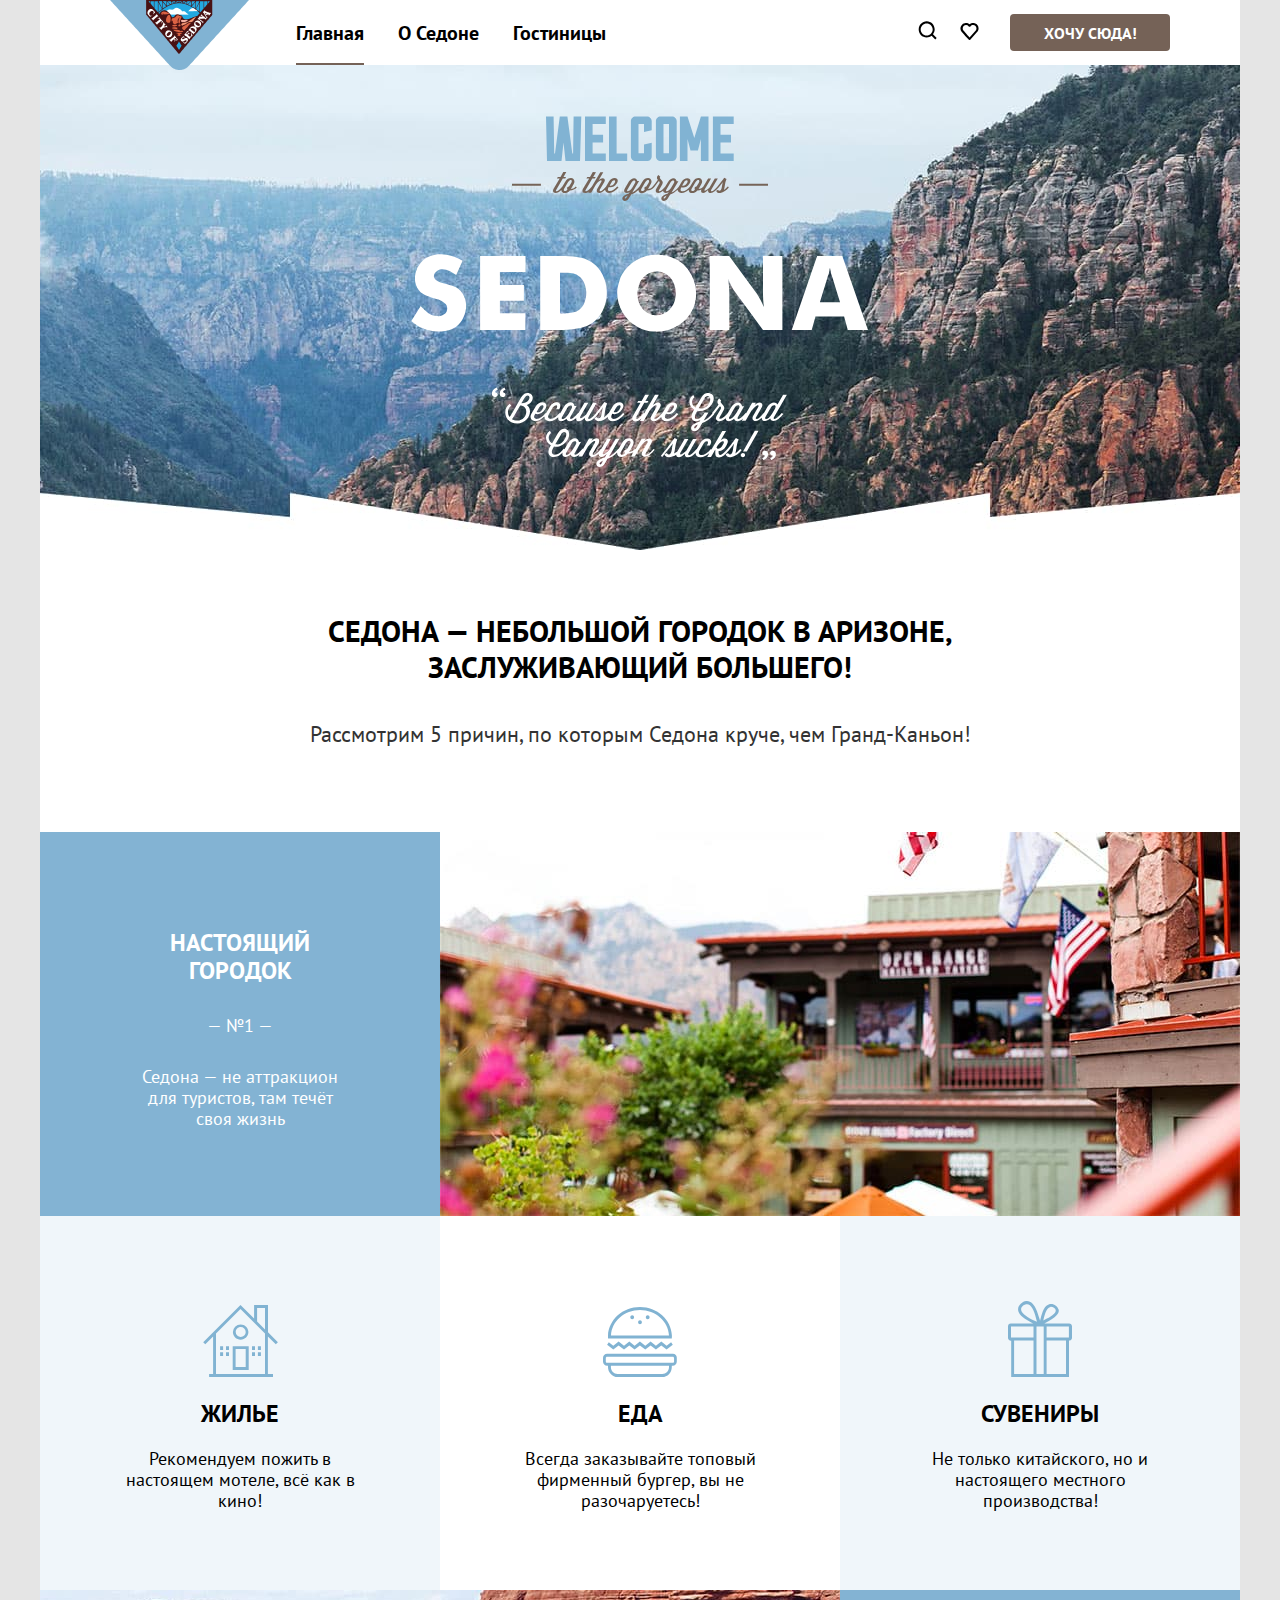
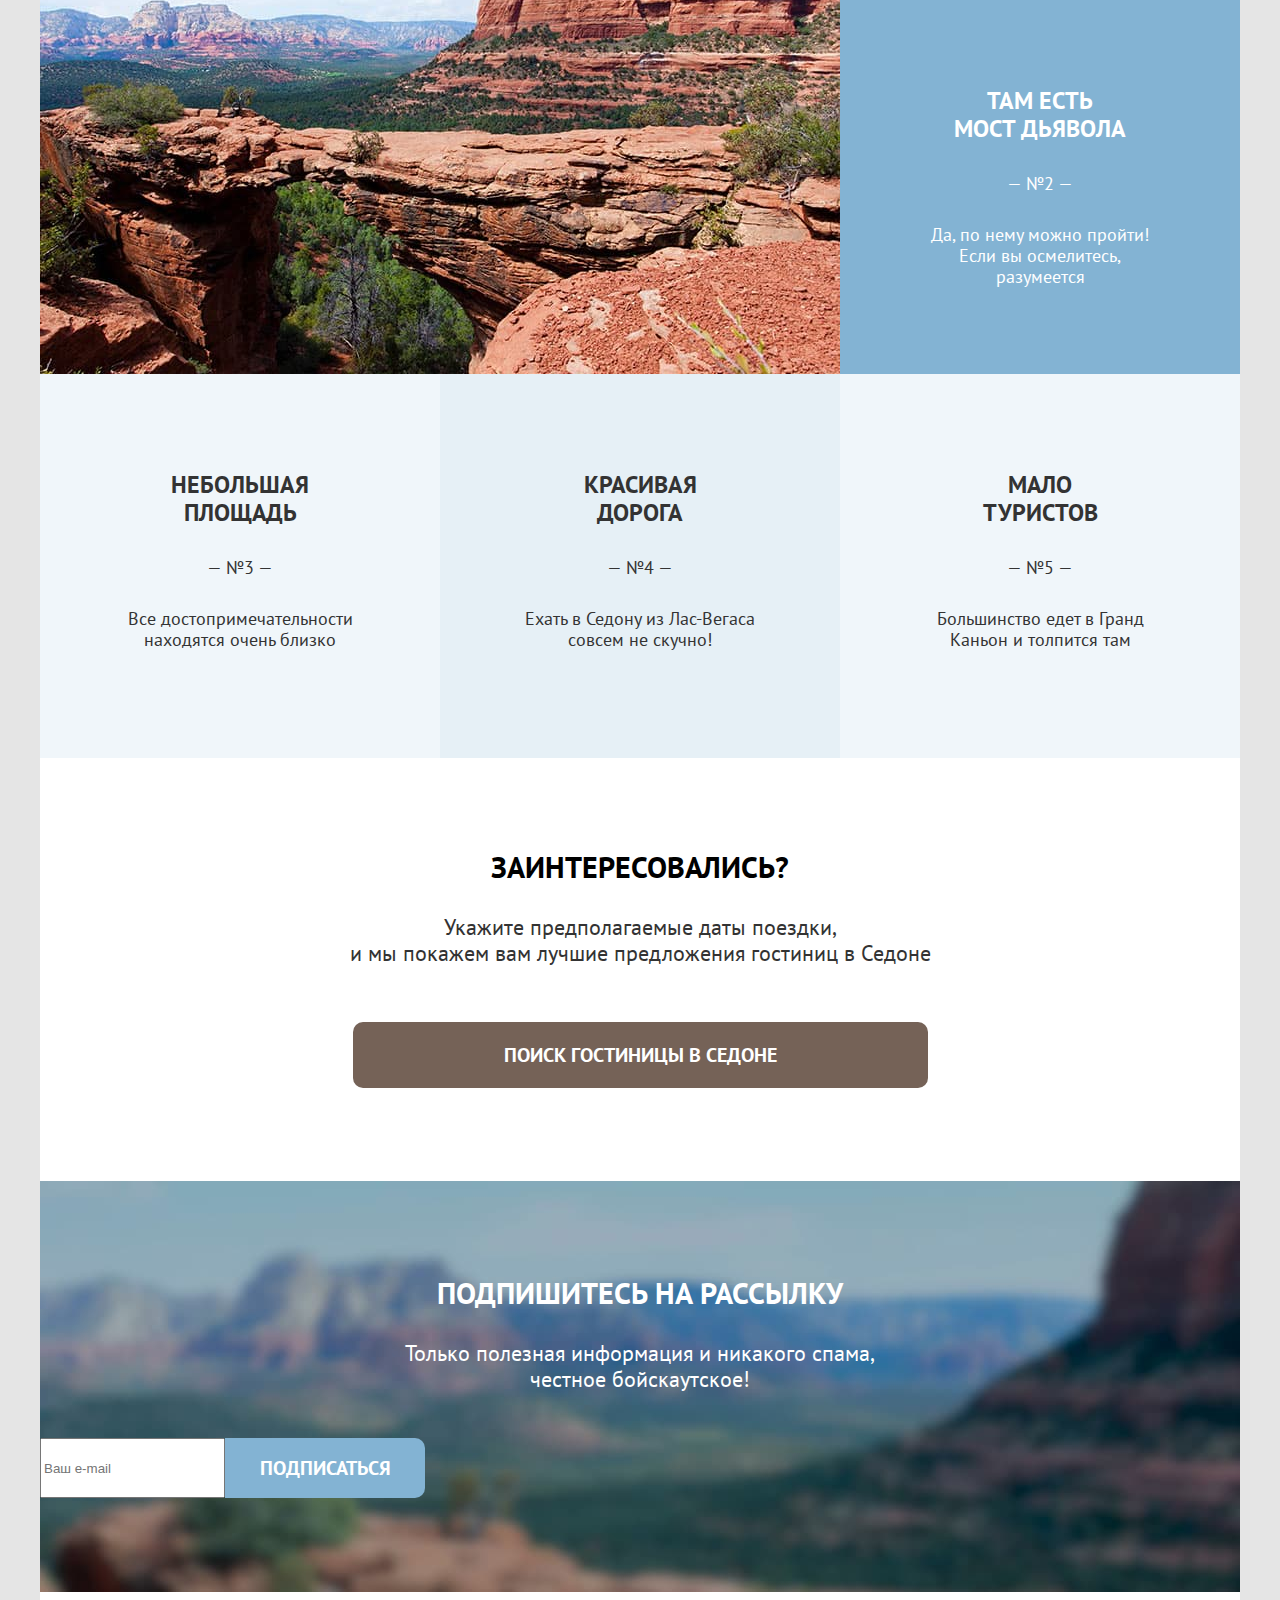
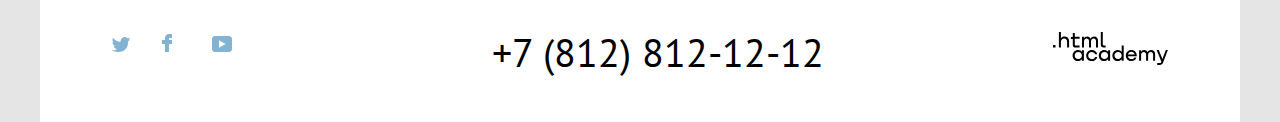
==== commit d9ae63b4: "Merge pull request #10 from aissatsana/master" ====
--- a/index.html
+++ b/index.html
@@ -51,7 +51,7 @@
               </a>
             </li>
             <li class="navigation-item">
-              <a href="catalog.html" class="navigation-link button button-want-here">
+              <a href="catalog.html" class="navigation-link button">
                 Хочу сюда!
               </a>
             </li>
--- a/styles/styles.css
+++ b/styles/styles.css
@@ -77,6 +77,7 @@
     text-align: center;
     display: block;
     padding: 20px 17px 19px 17px;
+    position: relative;
 }
 
 .navigation-link:hover {
@@ -85,6 +86,16 @@
 
 .navigation-link:active {
   color: rgba(117, 98, 87, 0.3);
+}
+
+.navigation-link-current::before {
+  position: absolute;
+  content: "";
+  right: 17px;
+  height: 2px;
+  left: 17px;
+  bottom: 0;
+  background-color: #756257;
 }
 
 .navigation-user {
@@ -94,9 +105,10 @@
 }
 
 .navigation-user .navigation-link {
-  min-width: 18px;
+  min-width: 42px;
   min-height: 18px;
   position: relative;
+  padding: 0;
 }
 
 .navigation-icon {
@@ -118,13 +130,20 @@
   fill: rgba(117, 98, 87, 0.3);
 }
 
-.navigation-icon-fav::after {
-  content: '12';
+.navigation-icon::after {
+  content: "12";
+  color:#FFFFFF;
+  font-size: 10px;
+  line-height: 13px;
+  letter-spacing: -0.1em;
   background-color: #7DB550;
+  border-radius: 10px;
+  padding: 2.5px 0.5px 4.5px 0.5px;
   position: absolute;
-}
-
-.button-want-here {
+  top: 0;
+}
+
+.navigation-user .button {
     font-size: 16px;
     line-height: 20px;
     font-weight: 700;
@@ -380,7 +399,7 @@
     font-size: 22px;
     text-align: center;
     color: #333333;
-    width:720px;
+    width: 720px;
     margin: 0 auto 56px auto;
 }
 
@@ -389,8 +408,8 @@
     width: 575px;
     padding: 15px 0 15px 0;
     border-radius: 10px;
-    position: relative;
-    left: 312px;
+    display: block;
+    margin: 0 auto;
 }
 
 .subscription {
@@ -577,6 +596,26 @@
   flex-wrap: wrap;
 }
 
+.breadcrumbs-item {
+  position: relative;
+}
+
+.breadcrumbs-item::after {
+  content: "";
+  position:absolute;
+  background-image: url("../images/breadcrumbs-arrow.svg");
+  background-repeat: no-repeat;
+  width: 6px;
+  height: 8px;
+  top: 6px;
+  right: 10px;
+  opacity: 0.3;
+}
+
+.breadcrumbs-item:last-child::after {
+  content: none;
+}
+
 .breadcrumbs-link {
     font-size: 16px;
     line-height: 21px;
@@ -585,6 +624,30 @@
     margin-right: 26px;
 }
 
+.breadcrumbs-item:first-child .breadcrumbs-link{
+  display: block;
+  width: 15px;
+  height: 15px;
+  background-image: url("../images/breadcrumbs-home.svg");
+  background-repeat: no-repeat;
+  background-position: 50% 50%;
+  background-size: 12px 12px;
+}
+
+.breadcrumbs-link:hover {
+  opacity: 0.6;
+}
+
+.breadcrumbs-link:focus {
+  border: 3px solid #83B3D3;
+  box-sizing: border-box;
+  border-radius: 4px;
+}
+
+.breadcrumbs-link:active {
+  opacity: 0.3;
+}
+
 .control {
     font-size: 18px;
     line-height: 23px;
@@ -621,19 +684,56 @@
 }
 
 .catalog-filter-buttons {
+  margin-top: auto;
   margin-left: auto;
+
 }
 
 .catalog-filter button {
     font-family: "PT Sans";
     color: #FFFFFF;
-    font-weight: 700;
-    font-size: 16px;
-    line-height: 21px;
+    display: block;
+}
+
+.catalog-filter-button-submit {
+  width: 160px;
+  height: 48px;
+  margin-bottom: 20px;
+  font-weight: 700;
+  font-size: 16px;
+  line-height: 21px;
+}
+
+.catalog-filter-button-submit:focus {
+  background: #68A2CA;
+  border: 3px solid #FFFFFF;
+  border-radius: 4px;
 }
 
 .catalog-filter-button-reset {
-    background: transparent;
+  background: transparent;
+  width: 160px;
+  text-transform: none;
+  font-size: 18px;
+  line-height: 23px;
+  font-weight: 400;
+}
+
+.catalog-filter-button-reset:hover {
+  opacity: 0.6;
+  background: transparent;
+}
+
+.catalog-filter-button-reset:focus {
+  border: 3px solid #83B3D3;
+  box-sizing: border-box;
+  border-radius: 4px;
+  background: transparent;
+}
+
+.catalog-filter-button-reset:active {
+  opacity: 0.3;
+  background: transparent;
 }
 
 .catalog-products {
@@ -664,11 +764,35 @@
     margin-right: 81px;
 }
 
-.catalog-products-wrapper .button {
-  background-color: grey;
+.card-toggle {
+  border: 2px solid #E6E6E6;
+  box-sizing: border-box;
+  border-radius: 4px;
   width: 48px;
   height: 48px;
   margin-right: 8px;
+  background-repeat: no-repeat;
+  background-position: center;
+}
+
+.card-toggle:nth-of-type(1) {
+  background-image: url("../images/view-mode-1.svg");
+}
+
+.card-toggle:nth-of-type(2) {
+  background-image: url("../images/view-mode-2.svg");
+}
+
+.card-toggle:nth-of-type(3) {
+  background-image: url("../images/view-mode-3.svg");
+}
+
+.card-toggle:hover, .card-toggle:focus {
+  border: 2px solid #83B3D3;
+}
+
+.card-toggle-current, .card-toggle:active {
+  border: 2px solid #000000;
 }
 
 .product-list {
@@ -685,6 +809,7 @@
   display: flex;
   flex-direction: column;
   padding: 20px;
+  position: relative;
 }
 
 .product-card-wrapper {
@@ -700,6 +825,18 @@
 
 .product-card-image {
   margin-bottom: 16px;
+}
+
+.product-card-image:hover {
+  opacity: 0.6;
+}
+
+.product-card-image:focus {
+  border: 3px solid #83B3D3;
+}
+
+.product-card-image:active {
+  opacity: 0.3;
 }
 
 .product-card-title {
@@ -720,6 +857,19 @@
 .button-more, .button-favourites {
     font-size: 16px;
     line-height: 21px;
+    padding: 9px 0 10px 0;
+}
+
+.product-card-wrapper-stars {
+  display: flex;
+  align-items: center;
+}
+
+.star {
+  width: 18px;
+  height: 17px;
+  background-image: url("../images/star.svg");
+  margin-right: 7px;
 }
 
 .product-card-rating {
@@ -739,13 +889,38 @@
     background: #7DB54F;
 }
 
+.button-favourites-current:hover {
+  background: #6C9E42;
+}
+
+.button-favourites-current:focus {
+  background: #6C9E42;
+  border: 3px solid #756257;
+}
+
+.button-favourites-current:active {
+  background: #6C9E42;
+  opacity: 0.3;
+}
+
 .pagination-show-more {
     font-size: 20px;
     line-height: 26px;
+    width: 620px;
+    padding: 17px 0 17px 0;
+    display: block;
+    margin: 30px auto 30px auto;
+    position: relative;
+}
+
+.pagination-show-more-wrapper {
+  border-top: 1px solid #E6E6E6;
+  border-bottom: 1px solid #E6E6E6;
 }
 
 .pagination-container {
   display: flex;
+  padding-top: 30px;
 }
 
 .pagination {
@@ -777,9 +952,38 @@
     border-radius: 4px;
 }
 
+.pagination-link:hover {
+  background: #68A2CA;
+}
+
+.pagination-link:focus {
+  background: #68A2CA;
+  border: 3px solid #756257;
+}
+
+.pagination-link:active {
+    background: #68A2CA;
+    opacity: 0.3;
+}
+
 .pagination-current {
     color: #000000;
     background-color: #F2F2F2;
+}
+
+.pagination-current:hover {
+  color: #000000;
+  background-color: #F2F2F2;
+}
+
+.pagination-current:focus {
+  color: #000000;
+  background-color: #F2F2F2;
+}
+
+.pagination-current:active {
+  color: #000000;
+  background-color: #F2F2F2;
 }
 
 .count-items {
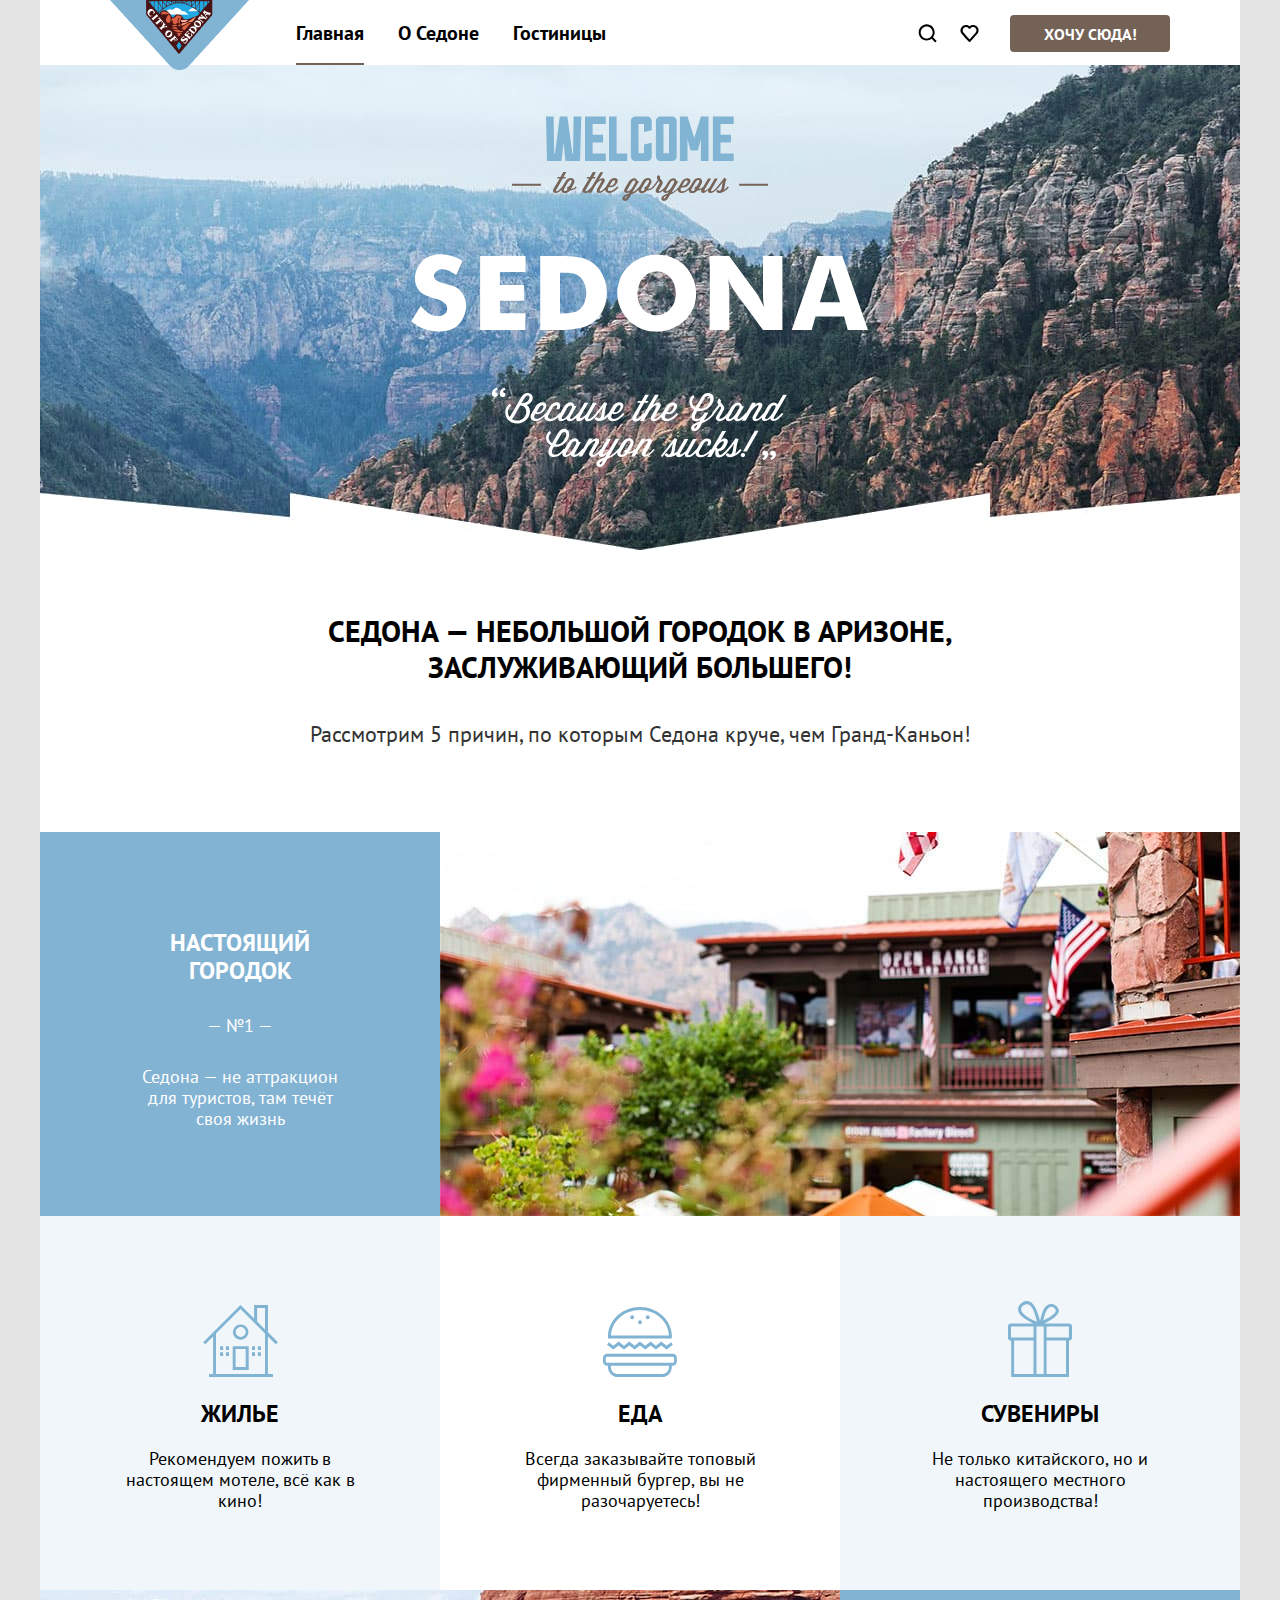
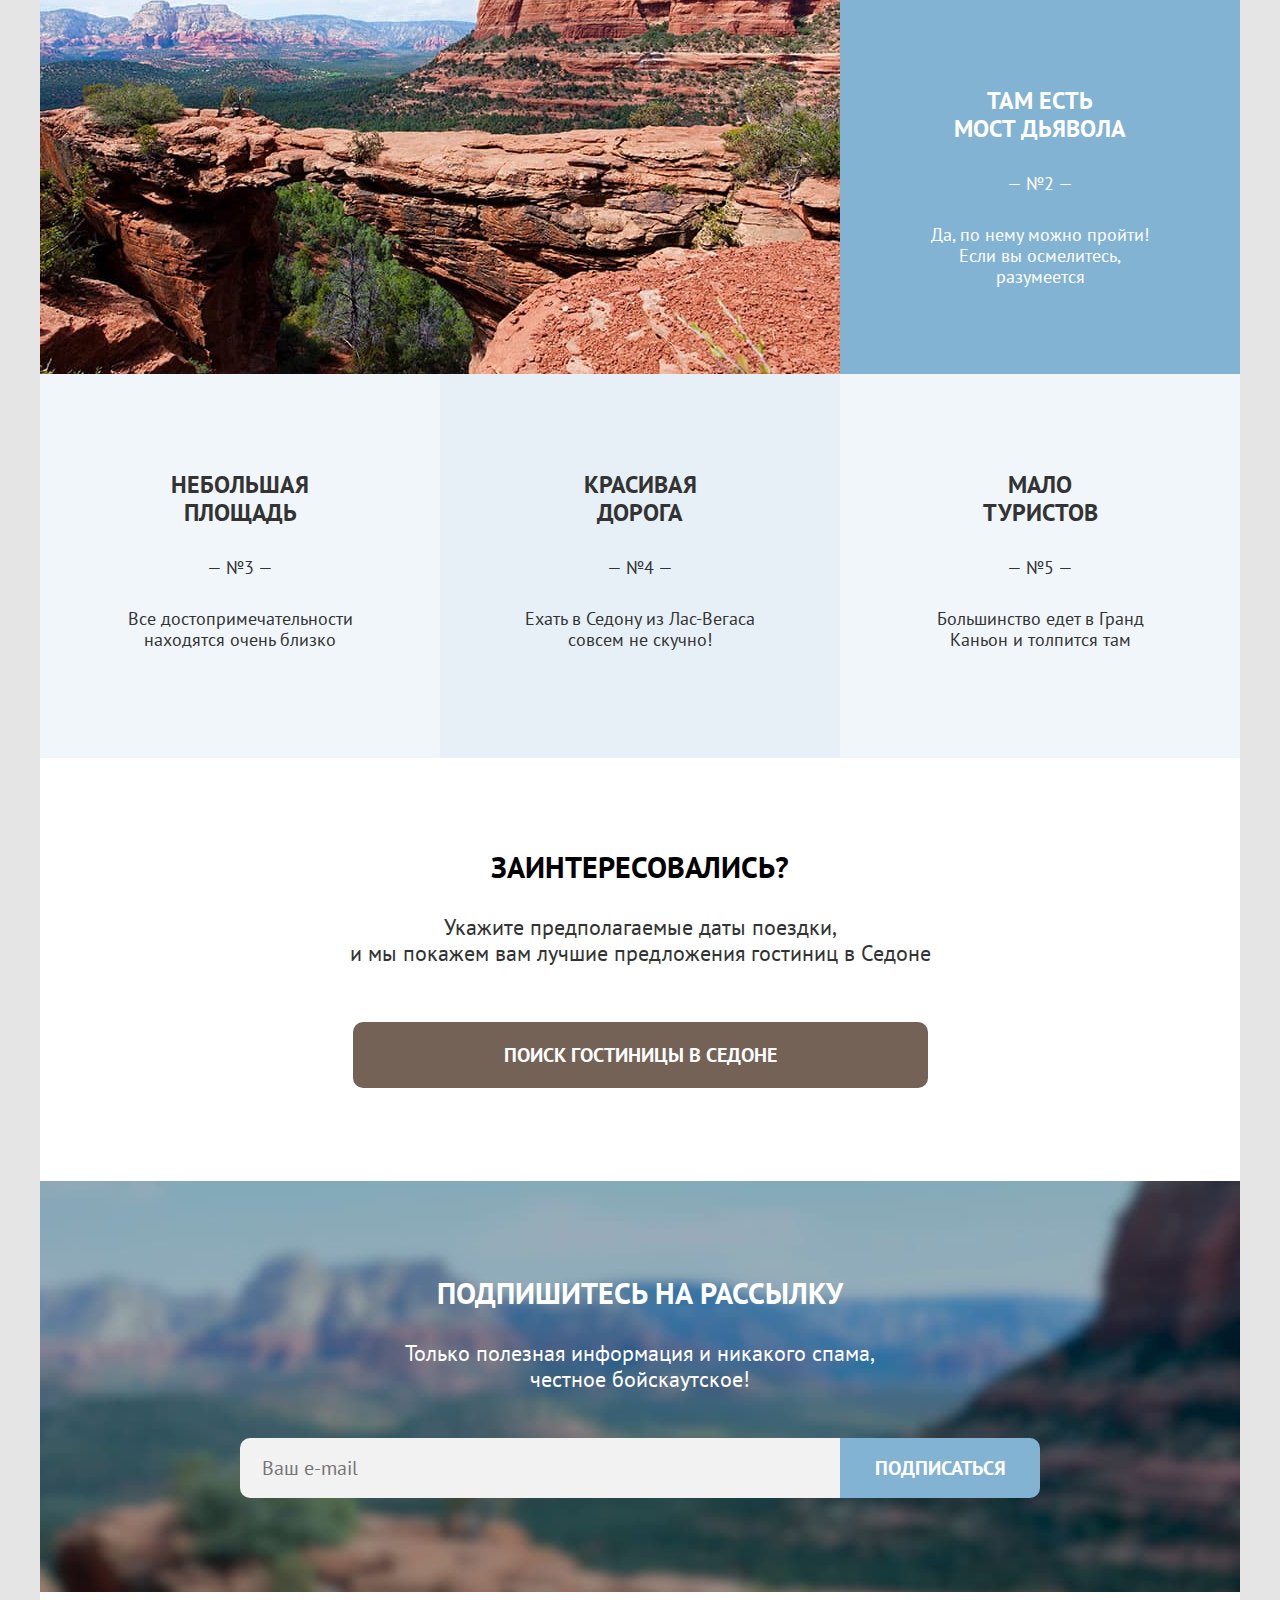
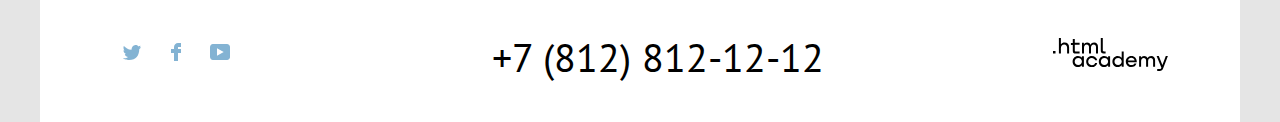
==== commit 35f068ea: "Доделала формы, модальное окно, тултип" ====
--- a/index.html
+++ b/index.html
@@ -244,6 +244,73 @@
           </section>
         </div>
       </footer>
+
+      <div class="modal-container modal-container-close">
+        <div class="modal modal-search">
+          <button class="modal-close-button">
+            <span class="visually-hidden">
+              Закрыть модальное окно
+            </span>
+          </button>
+          <div class="modal-content">
+            <h2 class="modal-title">
+              Поиск гостиницы в Седоне
+            </h2>
+            <form class="search-form" method="post" action="https://echo.htmlacademy.ru/">
+              <label class="search-form-label" for="date-check-in">
+                  Дата заезда:
+              </label>
+              <div class="search-date-container">
+                <input class="field search-form-input" id="date-check-in" type="text" name="date-check-in" value="27 апреля 2020" placeholder="Укажите дату" required>
+              </div>
+              <span class="search-message search-message-error">
+                Мы не можем отправить вас в прошлое.
+              </span>
+              <label class="search-form-label" for="date-check-out">
+                Дата выезда:
+              </label>
+              <div class="search-date-container">
+                <input class="field search-form-input" id="date-check-out" type="text" name="date-check-out" placeholder="Укажите дату" value="1 сентября 2021" required>
+              </div>
+              <span class="search-message">
+                На эти даты есть свободные номера. Пока есть.
+              </span>
+              <label class="search-form-label">
+                Взрослые:
+              </label>
+              <div class="search-number-container">
+                <button class="search-number-button search-number-minus" type="submit"></button>
+                <input class="field search-form-input" type="number" name="adults" value="2">
+                <button class="search-number-button search-number-plus" type="submit"></button>
+              </div>
+              <span class="form-label-icon">
+                <label class="search-form-label search-form-label-children">
+                  Дети:
+                </label>
+                <span class="tooltip">
+                <button class="tooltip-toggle" type="button" aria-labelledby="tooltip-label">
+                  <svg class="tooltip-icon" width="1" height="9" viewBox="0 0 1 9" fill="currentColor" xmlns="http://www.w3.org/2000/svg">
+                    <g clip-path="url(#a)"><path d="M0 9h1V3H0v6ZM1 0H0v1h1V0Z"/></g>
+                    <defs><clipPath id="a"><path d="M0 0h1v9H0z"/></clipPath></defs>
+                  </svg>
+                </button>
+                <span class="tooltip-text" role="tooltip" id="tooltip-label">
+                  Укажите количество детей, которые будут с вами, возраст которых от 6 до 18 лет. Дети до 6 лет размещаются бесплатно.
+                </span>
+               </span>
+              </span>
+              <div class="search-number-container">
+                <button class="search-number-button search-number-minus" type="submit"></button>
+                <input class="field search-form-input" type="number" name="children" value="1">
+                <button class="search-number-button search-number-plus" type="submit"></button>
+              </div>
+              <button class="search-form-button button-blue button" type="submit">
+                Найти
+              </button>
+            </form>
+          </div>
+        </div>
+      </div>
     </div>
   </body>
 </html>
--- a/styles/styles.css
+++ b/styles/styles.css
@@ -70,6 +70,10 @@
   align-items: center;
 }
 
+.navigation-item {
+  position: relative;
+}
+
 .navigation-link {
     text-decoration: none;
     color: #000000;
@@ -106,9 +110,10 @@
 
 .navigation-user .navigation-link {
   min-width: 42px;
-  min-height: 18px;
+  min-height: 66px;
   position: relative;
   padding: 0;
+
 }
 
 .navigation-icon {
@@ -119,7 +124,6 @@
   left: 0;
   margin: auto;
   fill: #000000;
-  position: relative;
 }
 
 .navigation-link:hover .navigation-icon {
@@ -151,6 +155,7 @@
     width: 160px;
     box-sizing: border-box;
     margin-left: 20px;
+    min-height: 0;
 }
 
 .button {
@@ -178,7 +183,7 @@
 }
 
 .button:focus {
-  border: 3px solid #83B3D3;
+  outline: 3px solid #83B3D3;
 }
 
 .button-blue {
@@ -192,7 +197,7 @@
 
 .button-blue:focus {
   background: #68A2CA;
-  border: 3px solid #756257;
+  outline: 3px solid #756257;
 }
 
 .button-blue:active {
@@ -442,8 +447,32 @@
 .subscription-form {
   display: flex;
   height: 60px;
-
-}
+  justify-content: center;
+}
+
+.field {
+  margin: 0;
+  padding: 0 19px 0 22px;
+  font: inherit;
+  background-color: #F2F2F2;
+  border: none;
+  border-radius: 10px 0 0 10px;
+  width: 559px;
+}
+
+.field:hover {
+  background-color: #E6E6E6;
+}
+
+.field:focus {
+  outline: 3px solid #83B3D3;
+  background: #E6E6E6;
+}
+/*
+.field:focus:invalid {
+  border: none;
+  outline: 2px solid #FF5757;
+} */
 
 .subscription-button {
     font-family: "PT Sans";
@@ -451,6 +480,8 @@
     line-height: 26px;
     font-weight: 700;
     width: 200px;
+    padding: 0;
+    margin: 0;
     align-items: center;
     text-align: center;
     border-radius: 0px 10px 10px 0px;
@@ -459,6 +490,7 @@
 .footer-container {
   display: flex;
   padding: 40px 72px;
+  align-items: center;
 }
 
 .footer-social {
@@ -477,7 +509,7 @@
 .footer-social-item {
   width: 40px;
   height: 40px;
-  margin-right: 10px;
+  margin-right: 4px;
   margin-bottom: 10px;
 }
 
@@ -487,24 +519,27 @@
 
 .footer-social-link {
   display: block;
-  width: 20px;
-  height: 18px;
-  background-position: center;
-  background-repeat: no-repeat;
+  width: 100%;
+  height: 100%;
+  position: relative;
 }
 
 .footer-social-link svg{
   fill: #83B3D3;
+  position: absolute;
+  top: 0;
+  right: 0;
+  bottom: 0;
+  left: 0;
+  margin: auto;
 }
 
 .footer-social-link:hover svg{
   fill: #68A2CA;
 }
 
-.footer-social-link:focus svg{
-  padding: 10px 0;
-  border: 3px solid #83B3D3;
-  box-sizing: border-box;
+.footer-social-link:focus{
+  outline: 3px solid #83B3D3;
   border-radius: 10px;
   fill: #68A2CA;
 }
@@ -534,8 +569,7 @@
 }
 
 .footer-contacts-phone:focus {
-  border: 3px solid #83B3D3;
-  box-sizing: border-box;
+  outline: 3px solid #83B3D3;
   border-radius: 10px;
 }
 
@@ -549,6 +583,12 @@
   margin-left: auto;
 }
 
+.footer-copyright-link {
+  display: block;
+  width: 100%;
+  height: 100%;
+}
+
 .footer-copyright-link svg{
   fill: #000000;
 }
@@ -557,15 +597,307 @@
   fill: #756257;
 }
 
-.footer-copyright-link:focus svg{
-  border: 3px solid #83B3D3;
-  box-sizing: border-box;
+.footer-copyright-link:focus{
+  outline: 3px solid #83B3D3;
   border-radius: 10px;
 }
 
 .footer-copyright-link:active svg{
   fill: #756257;
   opacity: 0.3;
+}
+
+.modal-container {
+  position: fixed;
+  top: 0;
+  left: 0;
+  width: 100%;
+  height: 100%;
+  background: rgba(242, 242, 242, 0.8);
+  display: flex;
+}
+
+.modal-container-close {
+  display: none;
+}
+
+.modal {
+  position: relative;
+  margin: auto;
+  background: #FFFFFF;
+  box-shadow: 0px 25px 50px rgba(0, 0, 0, 0.15);
+  border-radius: 30px;
+  padding: 62px 70px 70px;
+}
+
+.modal-search {
+  width: 575px;
+}
+
+.modal-close-button {
+  position: absolute;
+  padding: 0;
+  background: #F2F2F2;
+  border-radius: 50%;
+  width: 53px;
+  height: 53px;
+  top: 54px;
+  right: 70px;
+  border: none;
+  background-image: url("../images/cross.svg");
+  background-repeat: no-repeat;
+  background-position: center;
+  background-size: 13px 13px;
+  cursor: pointer;
+}
+
+.modal-close-button:hover {
+  background-color: #E6E6E6;
+}
+
+.modal-close-button:focus {
+  background-color: #E6E6E6;
+  border: 3px solid #83B3D3;
+}
+
+.modal-close-button:active {
+  background-color: #E6E6E6;
+  opacity: 0.3;
+}
+
+.modal-title {
+  font-family: 'PT Sans', sans-serif;
+  font-weight: 700;
+  font-size: 30px;
+  line-height: 40px;
+  text-transform: uppercase;
+  color: #000000;
+  margin: 0;
+  margin-bottom: 32px;
+}
+
+.search-form {
+  display: grid;
+  grid-template-columns: 155px 133px 1fr 133px;
+}
+
+.search-date-container{
+  grid-column: 2 / -1;
+  position: relative;
+}
+
+.search-date-container::after {
+  position: absolute;
+  content: "";
+  top: 18px;
+  right: 17px;
+  width: 16px;
+  height: 15px;
+  background-image: url("../images/date.svg");
+  background-repeat: no-repeat;
+  opacity: 0.3;
+}
+
+.search-form-label-children {
+  grid-column: 3 / 4;
+  padding-left: 56px;
+}
+
+.search-form-label {
+  font-family: 'PT Sans',sans-serif;
+  font-weight: 700;
+  font-size: 18px;
+  line-height: 40px;
+  grid-column: 1 / 2;
+}
+
+.form-label-icon {
+  position: relative;
+  padding-right: 18px;
+}
+
+.search-form-input {
+  font-family: 'PT Sans', sans-serif;
+  font-weight: 700;
+  font-size: 18px;
+  line-height: 40px;
+  padding: 5px 0 5px 19px;
+  width: 401px;
+  margin-left: auto;
+  background-color: #F2F2F2;
+  border-radius: 4px;
+  border: none;
+  position: relative;
+}
+
+.search-form-input:active {
+  background-color: #FFFFFF;
+  outline: 2px solid #000000;
+  border-radius: 4px;
+}
+
+.search-form-input[type=number] {
+  width: 133px;
+  text-align: center;
+  padding-left: 0;
+}
+
+.search-form-input[type=number]::-webkit-outer-spin-button,
+.search-form-input[type=number]::-webkit-inner-spin-button {
+  appearance: none;
+  margin: 0;
+}
+
+.search-number-container {
+  position: relative;
+}
+
+.search-number-button {
+  border: none;
+  width: 25px;
+  height: 25px;
+  position: absolute;
+  z-index: 1;
+  top: 0;
+  bottom: 0;
+  margin: auto 0;
+  cursor: pointer;
+  background-color: transparent;
+}
+
+.search-number-minus {
+  left: 19px;
+}
+
+.search-number-minus::before {
+  position: absolute;
+  width: 13px;
+  height: 1px;
+  top: 12px;
+  left: 6px;
+  background-color: #000000;
+  opacity: 0.3;
+  content: "";
+}
+
+.search-number-plus {
+  right: 19px;
+}
+
+.search-number-plus::before,
+.search-number-plus::after {
+  position: absolute;
+  width: 13px;
+  height: 1px;
+  top: 12px;
+  left: 6px;
+  background-color: #000000;
+  opacity: 0.3;
+  content: "";
+}
+
+.search-number-plus::after {
+  transform: rotate(90deg);
+}
+
+.search-number-minus:hover::before,
+.search-number-plus:hover::before,
+.search-number-plus:hover::after,
+.search-number-minus:focus::before,
+.search-number-plus:focus::before,
+.search-number-plus:focus::after {
+  opacity: 1;
+}
+
+.search-number-minus:focus,
+.search-number-plus:focus {
+  outline: 3px solid #83B3D3;
+  border-radius: 4px;
+}
+
+.search-message {
+  font-family: 'PT Sans',sans-serif;
+  font-size: 16px;
+  line-height: 40px;
+  margin-bottom: 11px;
+  grid-column: 2 / -1;
+}
+
+.search-message-error {
+  color: #FF5757;
+}
+
+.search-form-button {
+  width: 575px;
+  height: 60px;
+  font-size: 20px;
+  line-height: 40px;
+  margin-top: 40px;
+}
+
+.tooltip {
+  position: absolute;
+  margin-left: 10px;
+  margin-top: 8px;
+}
+
+.tooltip-toggle {
+  border: none;
+  background-color: #83B3D3;
+  border-radius: 50%;
+  width: 25px;
+  height: 25px;
+  padding: 0;
+  margin: 0;
+  display: block;
+}
+
+.tooltip-icon {
+  width: 100%;
+  height: 50%;
+  color: #FFFFFF;
+  display: block;
+}
+
+.tooltip-toggle:hover{
+  background-color: #68A2CA;
+}
+
+.tooltip-text {
+  font-family: 'PT Sans', sans-serif;
+  font-size: 16px;
+  line-height: 20px;
+  background-color: #333333;
+  box-shadow: 0px 15px 30px rgba(0, 0, 0, 0.3);
+  border-radius: 10px;
+  display: block;
+  width: 216px;
+  color: #FFFFFF;
+  padding: 15px 18px 18px 22px;
+  position: absolute;
+  top: 40px;
+  right: -115px;
+  z-index: 1;
+  display: none;
+  text-align: center;
+}
+
+.tooltip-toggle:hover + .tooltip-text {
+  display: block;
+}
+
+.tooltip-text::after {
+  content: "";
+  background-image: url("../images/tooltip-arrow.svg");
+  background-repeat: no-repeat;
+  width: 19px;
+  height: 9px;
+  position: absolute;
+  top: -9px;
+  right: 0;
+  left: 0;
+  margin-left: auto;
+  margin-right: auto;
 }
 
 .main-inner {
@@ -598,6 +930,7 @@
 
 .breadcrumbs-item {
   position: relative;
+  padding-right: 26px;
 }
 
 .breadcrumbs-item::after {
@@ -607,7 +940,7 @@
   background-repeat: no-repeat;
   width: 6px;
   height: 8px;
-  top: 6px;
+  top: 10px;
   right: 10px;
   opacity: 0.3;
 }
@@ -626,8 +959,8 @@
 
 .breadcrumbs-item:first-child .breadcrumbs-link{
   display: block;
-  width: 15px;
-  height: 15px;
+  width: 100%;
+  height: 100%;
   background-image: url("../images/breadcrumbs-home.svg");
   background-repeat: no-repeat;
   background-position: 50% 50%;
@@ -639,8 +972,7 @@
 }
 
 .breadcrumbs-link:focus {
-  border: 3px solid #83B3D3;
-  box-sizing: border-box;
+  outline: 3px solid #83B3D3;
   border-radius: 4px;
 }
 
@@ -651,6 +983,44 @@
 .control {
     font-size: 18px;
     line-height: 23px;
+    position: relative;
+    padding-left: 39px;
+    display: block;
+}
+
+.control-mark {
+  position: absolute;
+  top: 0;
+  left: 0;
+  width: 20px;
+  height: 20px;
+  background-color: #FFFFFF;
+  border-radius: 4px;
+}
+
+.control-input:focus + .control-mark{
+  outline: 3px solid #83B3D3;
+}
+
+.control-input[type="checkbox"]:checked + .control-mark {
+  background-image: url("../images/checkbox.svg");
+  background-repeat: no-repeat;
+}
+
+
+.control-input[type="radio"] + .control-mark {
+  border-radius: 50%;
+}
+
+.control-input[type="radio"]:checked + .control-mark::before {
+  content: "";
+  background-color: #3F5E72;
+  position: absolute;
+  width: 10px;
+  height: 10px;
+  top: 5px;
+  left: 5px;
+  border-radius: 50%;
 }
 
 .catalog-filter-form {
@@ -665,6 +1035,10 @@
   margin-right: 67px;
 }
 
+.catalog-filter-group:nth-child(2) {
+  margin-right: 167px;
+}
+
 .catalog-filter-title {
   padding: 0;
   margin-bottom: 30px;
@@ -683,10 +1057,108 @@
   margin-bottom: 13px;
 }
 
+.range-wrapper-inputs {
+  display: flex;
+  margin-bottom: 34px;
+  width: 287px;
+}
+
+.range-label {
+  position: relative;
+}
+
+.range-input {
+  font: inherit;
+  border: 2px solid #FFFFFF;
+  font-size: 18px;
+  line-height: 23px;
+  padding: 14px 0 11px 19px;
+  width: 141px;
+  background: transparent;
+  color: #FFFFFF;
+}
+
+.range-input-left {
+  box-sizing: border-box;
+  border-radius: 4px 0px 0px 4px;
+  border-right-width: 1px;
+}
+
+.range-input-right {
+  box-sizing: border-box;
+  border-radius: 0px 4px 4px 0px;
+  border-right-width: 1px;
+}
+
+.range-input::-webkit-outer-spin-button,
+.range-input::-webkit-inner-spin-button {
+  appearance: none;
+  margin: 0;
+}
+
+.range-input:hover {
+  border-color: rgba(255, 255, 255, 0.6);
+}
+
+.range-input:focus {
+  box-shadow: 0px 0px 0px 3px #81B3D2;
+}
+
+.range-input:active {
+  background: #756257;
+}
+
+.range-text {
+  opacity: 0.3;
+  position: absolute;
+  right: 15px;
+  top: 12px;
+}
+
+.range-scale {
+  position: relative;
+  height: 4px;
+  width: 287px;
+  background-color: rgba(255, 255, 255, 0.3);
+}
+
+.range-bar {
+  position: absolute;
+  height: 4px;
+  background-color: #FFFFFF;
+}
+
+.range-toggle {
+  position: absolute;
+  background: #FFFFFF;
+  border-radius: 5px;
+  width: 20px;
+  height: 20px;
+  border: none;
+  cursor: pointer;
+}
+
+.range-toggle:focus {
+  outline: 3px solid #83B3D3;
+}
+
+.range-toggle:active {
+  outline: 2px solid #83B3D3;
+}
+
+.toggle-min {
+  top: -9px;
+  left: 0px;
+}
+
+.toggle-max {
+  top: -9px;
+  right: 0px;
+}
+
 .catalog-filter-buttons {
-  margin-top: auto;
+  margin-top: 60px;
   margin-left: auto;
-
 }
 
 .catalog-filter button {
@@ -706,7 +1178,7 @@
 
 .catalog-filter-button-submit:focus {
   background: #68A2CA;
-  border: 3px solid #FFFFFF;
+  outline: 3px solid #FFFFFF;
   border-radius: 4px;
 }
 
@@ -761,7 +1233,25 @@
     font-size: 18px;
     line-height: 23px;
     color: #333333;
-    margin-right: 81px;
+    padding: 12px 0 13px 19px;
+    border: 2px solid #E6E6E6;
+    box-sizing: border-box;
+    border-radius: 4px;
+    width: 287px;
+    box-sizing: border-box;
+    background-image: url("../images/arrow.svg");
+    background-repeat: no-repeat;
+    background-position: right 21px center;
+    appearance: none;
+}
+
+.select-control:hover,
+.select-control:focus {
+  border: 2px solid #83B3D3;
+}
+
+.select-control:active {
+  opacity: 0.3;
 }
 
 .card-toggle {
@@ -776,6 +1266,7 @@
 }
 
 .card-toggle:nth-of-type(1) {
+  margin-left: 81px;
   background-image: url("../images/view-mode-1.svg");
 }
 
@@ -895,7 +1386,7 @@
 
 .button-favourites-current:focus {
   background: #6C9E42;
-  border: 3px solid #756257;
+  outline: 3px solid #756257;
 }
 
 .button-favourites-current:active {
@@ -921,6 +1412,7 @@
 .pagination-container {
   display: flex;
   padding-top: 30px;
+  justify-content: space-between;
 }
 
 .pagination {
@@ -958,7 +1450,7 @@
 
 .pagination-link:focus {
   background: #68A2CA;
-  border: 3px solid #756257;
+  outline: 3px solid #756257;
 }
 
 .pagination-link:active {
@@ -987,10 +1479,17 @@
 }
 
 .count-items {
-    font-size: 18px;
-    line-height: 23px;
-    color: #333333;
-    align-self: center;
+  display: flex;
+  justify-content: space-between;
+  width: 386px;
+  font-size: 18px;
+  line-height: 23px;
+  color: #333333;
+  align-items: center;
+}
+
+.count-items .select-control {
+  width: 160px;
 }
 
 .catalog-footer .subscription{
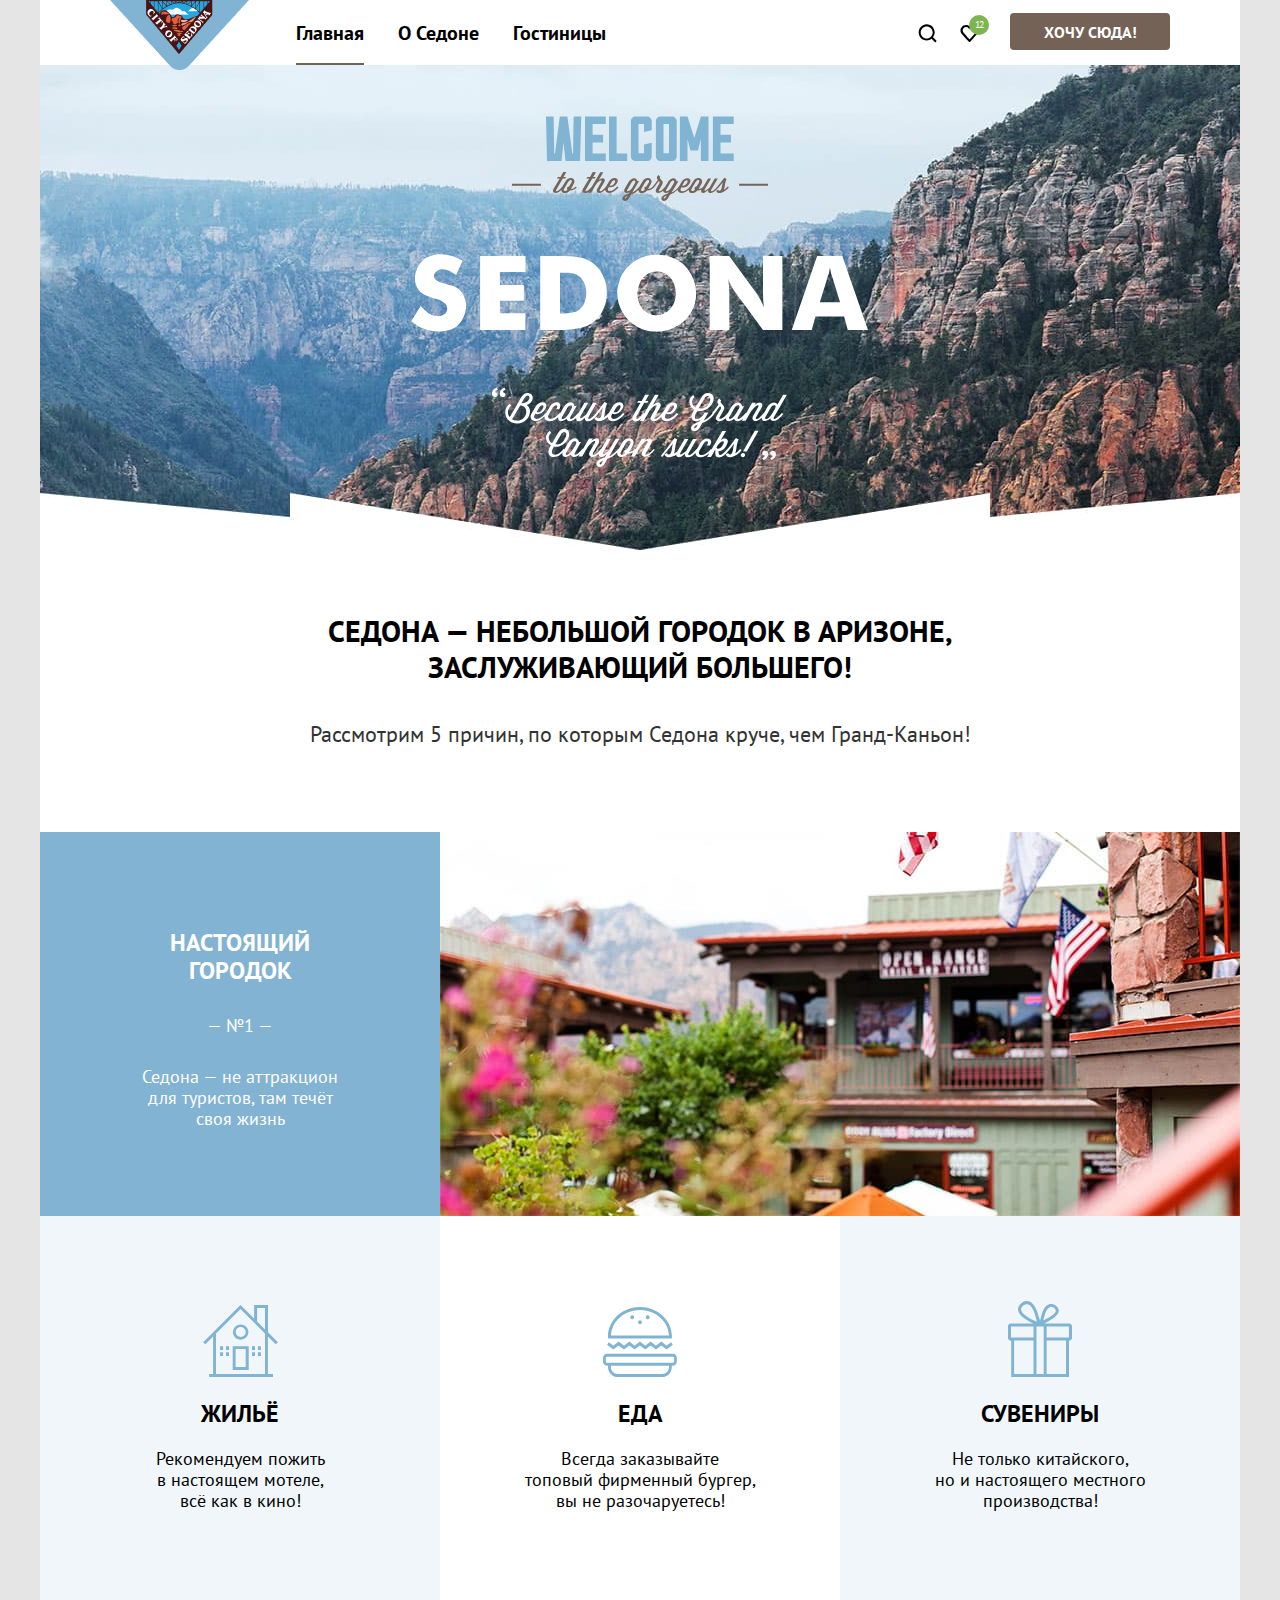
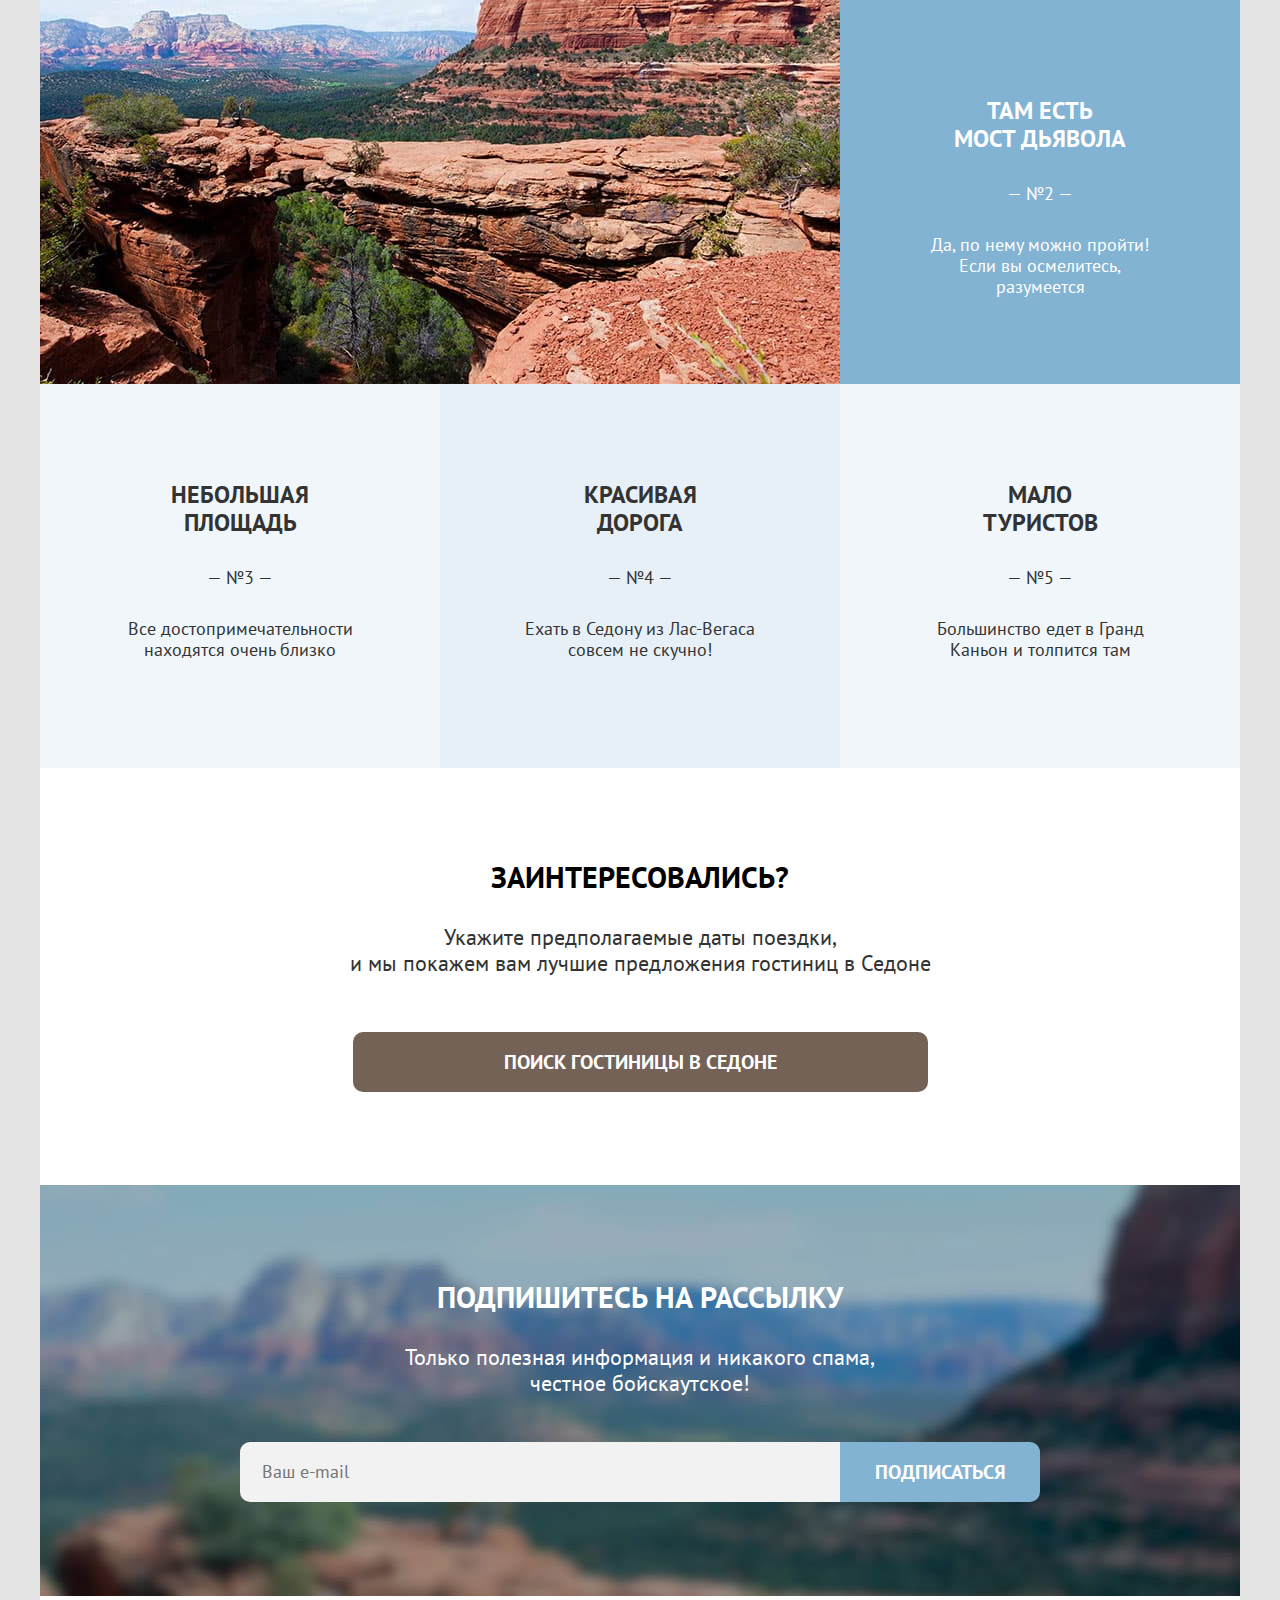
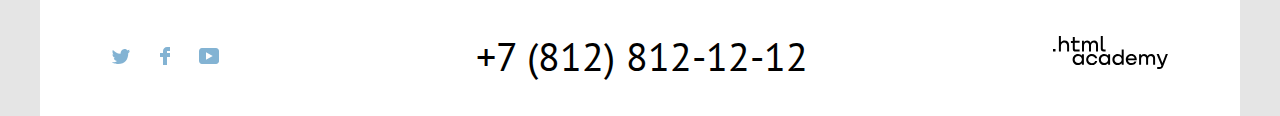
==== commit 2cc6e1e0: "Merge pull request #12 from aissatsana/master" ====
--- a/index.html
+++ b/index.html
@@ -3,6 +3,7 @@
   <head>
     <meta charset="utf-8">
     <title>Седона</title>
+    <link rel="icon" type="image/png" sizes="32x32" href="images/favicon.png">
     <link rel="stylesheet" href="styles/styles.css">
   </head>
   <body>
@@ -45,9 +46,11 @@
                 <span class="visually-hidden">
                   Избранное
                 </span>
-                <svg class="navigation-icon navigation-icon-fav" aria-hidden="true" focusable="false" width="19" height="17" fill="none" xmlns="http://www.w3.org/2000/svg">
-                  <path fill-rule="evenodd" clip-rule="evenodd" d="M9.44 17c-.3 0-.6-.1-.8-.4-5.41-6.1-6.72-7.5-7.02-7.9A5.4 5.4 0 0 1 6.03 0c1.3 0 2.51.5 3.51 1.3a5.47 5.47 0 0 1 9.03 4.1c0 1.3-.5 2.5-1.3 3.4l-7.02 7.9c-.2.2-.4.3-.8.3ZM3.43 7.5c.3.4 3.5 4 6.11 6.9l6.22-7c.5-.5.7-1.2.7-2 0-1.8-1.5-3.3-3.3-3.3-1 0-2.01.5-2.71 1.3-.3.3-.6.4-.9.4-.3 0-.6-.2-.8-.4a3.7 3.7 0 0 0-2.72-1.3c-1.8 0-3.3 1.5-3.3 3.3-.1.9.3 1.6.7 2.1-.1 0-.1 0 0 0Z"/>
-                </svg>
+                <span class="navigation-icon-fav">
+                  <svg class="navigation-icon" aria-hidden="true" focusable="false" width="19" height="17" fill="none" xmlns="http://www.w3.org/2000/svg">
+                    <path fill-rule="evenodd" clip-rule="evenodd" d="M9.44 17c-.3 0-.6-.1-.8-.4-5.41-6.1-6.72-7.5-7.02-7.9A5.4 5.4 0 0 1 6.03 0c1.3 0 2.51.5 3.51 1.3a5.47 5.47 0 0 1 9.03 4.1c0 1.3-.5 2.5-1.3 3.4l-7.02 7.9c-.2.2-.4.3-.8.3ZM3.43 7.5c.3.4 3.5 4 6.11 6.9l6.22-7c.5-.5.7-1.2.7-2 0-1.8-1.5-3.3-3.3-3.3-1 0-2.01.5-2.71 1.3-.3.3-.6.4-.9.4-.3 0-.6-.2-.8-.4a3.7 3.7 0 0 0-2.72-1.3c-1.8 0-3.3 1.5-3.3 3.3-.1.9.3 1.6.7 2.1-.1 0-.1 0 0 0Z"/>
+                  </svg>
+                </span>
               </a>
             </li>
             <li class="navigation-item">
@@ -80,7 +83,7 @@
                 </h3>
                 <p class="advantages-description">
                   <span class="line">— №1 — </span>
-                  Седона — не аттракцион для туристов, там течёт
+                  Седона — не аттракцион<br>для туристов, там течёт
                       своя жизнь
                 </p>
               </div>
@@ -88,10 +91,10 @@
               <ul class="advantages-city-list">
                 <li class="advantages-city-item">
                   <h4 class="advantages-city-title advantages-city-title-houses">
-                    Жилье
+                    Жильё
                   </h4>
                   <p class="advantages-city-description">
-                    Рекомендуем пожить в настоящем мотеле,
+                    Рекомендуем пожить<br> в настоящем мотеле,<br>
       всё как в кино!
                   </p>
                 </li>
@@ -100,7 +103,7 @@
                     Еда
                   </h4>
                   <p class="advantages-city-description">
-                    Всегда заказывайте
+                    Всегда заказывайте <br>
       топовый фирменный бургер, вы не разочаруетесь!
                   </p>
                 </li>
@@ -109,7 +112,7 @@
                     Сувениры
                   </h4>
                   <p class="advantages-city-description">
-                    Не только китайского,
+                    Не только китайского, <br>
       но и настоящего местного производства!
                   </p>
                 </li>
@@ -133,8 +136,7 @@
               </h3>
               <p class="advantages-description">
                 <span class="line">— №3 — </span>
-                Все достопримечательности
-                находятся очень близко
+                Все достопримечательности находятся очень близко
               </p>
             </li>
             <li class="advantages-item">
@@ -199,7 +201,7 @@
                   <span class="visually-hidden">
                     Twitter
                   </span>
-                  <svg aria-hidden="true" focuasbale="false" width="18" height="15" viewBox="0 0 18 15" fill="none" xmlns="http://www.w3.org/2000/svg">
+                  <svg aria-hidden="true" focusable="false" width="18" height="15" viewBox="0 0 18 15" fill="none" xmlns="http://www.w3.org/2000/svg">
                     <path d="M11.6.2c1.8-.5 3.2.3 3.8 1.2.7-.2 1.4-.5 2.1-.7 0 .9-.6 1.5-.9 1.8.7.1 1.4-.6 1.4-.6-.2 1-1.1 1.8-1.7 2C16.1 10.7 13 15.1 5.7 15h-.5c-.4 0-4.4-.5-5.2-1.9 2.4.2 4.1-.4 5-1.2-1-.3-2.9-.4-3.2-2.9.4.1.6.2 1.3.1C1.8 8.3.4 7.5.5 5.3c.3.3 1.1.5 1.4.5C1.1 5.6-.2 2.5.9.9c1.9 1.9 4 3.6 7.6 3.8C8.7 2.3 9.7.8 11.6.2Z"/>
                   </svg>
                 </a>
@@ -209,7 +211,7 @@
                   <span class="visually-hidden">
                     Facebook
                   </span>
-                  <svg aria-hidden="true" focuasbale="false" width="10" height="18" viewBox="0 0 10 18" fill="none" xmlns="http://www.w3.org/2000/svg">
+                  <svg aria-hidden="true" focusable="false" width="10" height="18" viewBox="0 0 10 18" fill="none" xmlns="http://www.w3.org/2000/svg">
                     <path d="M7 0C4.8 0 3 1.8 3 4v2H0v4h3v8h4v-8h3V6H7V4h3V0H7Z"/>
                   </svg>
                 </a>
@@ -219,7 +221,7 @@
                   <span class="visually-hidden">
                     YouTube
                   </span>
-                  <svg aria-hidden="true" focuasbale="false" width="20" height="16" viewBox="0 0 20 16" fill="none" xmlns="http://www.w3.org/2000/svg">
+                  <svg aria-hidden="true" focusable="false" width="20" height="16" viewBox="0 0 20 16" fill="none" xmlns="http://www.w3.org/2000/svg">
                     <path d="M17 0H2.9C1.2 0 0 1.5 0 3.2v9.5C0 14.5 1.2 16 2.9 16h14.3c1.5 0 2.9-1.5 2.9-3.2V3.2C19.9 1.5 18.7 0 17 0ZM7 11.8V4.2L13.7 8 7 11.8Z"/>
                   </svg>
                 </a>
@@ -237,7 +239,7 @@
               Html Academy
             </h2>
             <a class="footer-copyright-link" href="https://htmlacademy.ru/">
-              <svg aria-hidden="true" focuasbale="false" width="115" height="33" viewBox="0 0 115 33" fill="none" xmlns="http://www.w3.org/2000/svg">
+              <svg aria-hidden="true" focusable="false" width="115" height="33" viewBox="0 0 115 33" fill="none" xmlns="http://www.w3.org/2000/svg">
                 <path d="M0 12.9v2.6h2.5v-2.6H0ZM11.6 4.5c-1.6 0-2.8.7-3.6 1.7h-.1V0h-2v15.5h2v-5.3c0-2.1 1.3-3.6 3.3-3.6 1.8 0 2.9 1.4 2.9 3.2v5.7h2V9.4c.1-3-1.8-4.9-4.5-4.9ZM26.6 4.8h-4.8V1.1h-2v3.8h-1.9v2h1.9v6c0 1.7 1 2.7 2.7 2.7h4.1v-2h-3.7c-.7 0-1.1-.4-1.1-1.1V6.8h4.8v-2ZM41.1 4.6c-1.6 0-2.9.8-3.5 2.1h-.1c-.6-1.2-1.8-2.1-3.4-2.1-1.4 0-2.5.8-3.1 1.8h-.1V4.8H29v10.6h2V10c0-2 1-3.5 2.6-3.5 1.5 0 2.4 1 2.4 2.6v6.3h2V9.8c0-2.4 1.4-3.3 2.6-3.3 1.5 0 2.4 1 2.4 2.6v6.3h2V8.9c.1-2.5-1.4-4.3-3.9-4.3ZM47.8 12.7c0 1.7 1 2.7 2.8 2.7h2v-2h-1.7c-.7 0-1.1-.4-1.1-1.1V0h-2v12.7ZM28.9 19.7c-.9-1.1-2.2-1.8-3.9-1.8-3.1 0-5.4 2.3-5.4 5.6s2.3 5.6 5.4 5.6c1.8 0 3-.8 3.8-1.9h.1v1.6h2V18.2h-2v1.5Zm-3.6 7.4c-2.2 0-3.6-1.6-3.6-3.6s1.4-3.6 3.6-3.6 3.6 1.6 3.6 3.6c0 1.9-1.4 3.6-3.6 3.6ZM44.2 22c-.5-2.4-2.6-4.1-5.4-4.1-3.4 0-5.6 2.5-5.6 5.6 0 3.1 2.2 5.6 5.6 5.6 2.8 0 4.9-1.8 5.4-4.2h-2.1c-.4 1.3-1.7 2.3-3.3 2.3-2.2 0-3.6-1.6-3.6-3.6s1.4-3.6 3.6-3.6c1.6 0 2.8 1 3.3 2.2h2.1V22ZM55.1 19.7c-.9-1.1-2.2-1.8-3.9-1.8-3.1 0-5.4 2.3-5.4 5.6s2.3 5.6 5.4 5.6c1.8 0 3-.8 3.8-1.9h.1v1.6h2V18.2h-2v1.5Zm-3.6 7.4c-2.2 0-3.6-1.6-3.6-3.6s1.4-3.6 3.6-3.6 3.6 1.6 3.6 3.6c0 1.9-1.5 3.6-3.6 3.6ZM68.7 19.8c-.9-1.1-2.2-1.9-3.9-1.9-3.1 0-5.4 2.3-5.4 5.6s2.2 5.6 5.4 5.6c1.7 0 3-.8 3.8-1.8h.1v1.5h2V13.4h-2v6.4Zm-3.6 7.3c-2.2 0-3.6-1.6-3.6-3.6s1.4-3.6 3.6-3.6 3.6 1.6 3.6 3.6c-.1 2-1.5 3.6-3.6 3.6ZM78.3 17.9c-3.3 0-5.5 2.5-5.5 5.6 0 3 2.1 5.6 5.5 5.6 2.5 0 4.5-1.3 5.2-3.6h-2.1c-.5 1-1.6 1.6-3 1.6-1.9 0-3.3-1.3-3.4-2.9h8.8c.2-3.6-2-6.3-5.5-6.3Zm0 1.9c1.7 0 3 1 3.3 2.6h-6.5c.3-1.5 1.5-2.6 3.2-2.6ZM98.2 17.9c-1.6 0-2.9.8-3.6 2h-.1c-.6-1.2-1.8-2-3.4-2-1.4 0-2.5.7-3.1 1.8v-1.5h-1.9v10.6h2v-5.4c0-2 1-3.4 2.6-3.5 1.5 0 2.4 1 2.4 2.6v6.3h2v-5.6c0-2.4 1.4-3.3 2.6-3.3 1.5 0 2.4 1 2.4 2.6v6.3h2v-6.5c.1-2.6-1.4-4.4-3.9-4.4ZM109.4 27l-3.6-8.9h-2.2l4.8 11.6c-.3.9-.7 1.2-1.7 1.2h-2.5v2h2.5c1.8 0 2.8-.8 3.5-2.6l4.7-12.2h-2.1l-3.4 8.9Z"/>
               </svg>
             </a>
@@ -245,9 +247,9 @@
         </div>
       </footer>
 
-      <div class="modal-container modal-container-close">
+      <div class="modal-container  modal-container-close">
         <div class="modal modal-search">
-          <button class="modal-close-button">
+          <button class="modal-close-button" type="button">
             <span class="visually-hidden">
               Закрыть модальное окно
             </span>
--- a/styles/styles.css
+++ b/styles/styles.css
@@ -1,17 +1,17 @@
 @font-face {
-    font-family: "PT Sans";
-    font-style: normal;
-    font-weight: 400;
-    src: url("../fonts/ptsans-400.woff2") format("woff2");
-    font-display: swap;
+  font-family: "PT Sans";
+  font-style: normal;
+  font-weight: 400;
+  src: url("../fonts/ptsans-400.woff2") format("woff2");
+  font-display: swap;
 }
 
 @font-face {
-    font-family: "PT Sans";
-    font-style: normal;
-    font-weight: 700;
-    src: url("../fonts/ptsans-700.woff2") format("woff2");
-    font-display: swap;
+  font-family: "PT Sans";
+  font-style: normal;
+  font-weight: 700;
+  src: url("../fonts/ptsans-700.woff2") format("woff2");
+  font-display: swap;
 }
 
 html {
@@ -19,15 +19,15 @@
 }
 
 body {
-    margin: 0;
-    display: flex;
-    flex-direction: column;
-    min-height: 100%;
-    font-family: "PT Sans", sans-serif;
-    font-size: 20px;
-    line-height: 26px;
-    background: #E5E5E5;
-    color: #000000;
+  margin: 0;
+  display: flex;
+  flex-direction: column;
+  min-height: 100%;
+  font-family: "PT Sans", sans-serif;
+  font-size: 20px;
+  line-height: 26px;
+  background: #e5e5e5;
+  color: #000000;
 }
 
 .visually-hidden {
@@ -44,14 +44,13 @@
 .page-container {
   margin: 0 auto;
   width: 1200px;
-  background-color: #FFFFFF;
+  background-color: #ffffff;
 }
 
 .navigation {
   display: flex;
   width: 1060px;
   margin: 0 auto;
-  height: 65px;
 }
 
 .navigation-logo {
@@ -63,11 +62,10 @@
 .navigation-list {
   margin: 0;
   padding: 0;
-  width: 450px;
+  width: 500px;
   list-style-type: none;
   display: flex;
   flex-wrap: wrap;
-  align-items: center;
 }
 
 .navigation-item {
@@ -75,13 +73,13 @@
 }
 
 .navigation-link {
-    text-decoration: none;
-    color: #000000;
-    font-weight: 700;
-    text-align: center;
-    display: block;
-    padding: 20px 17px 19px 17px;
-    position: relative;
+  text-decoration: none;
+  color: #000000;
+  font-weight: 700;
+  text-align: center;
+  display: block;
+  padding: 20px 17px 19px 17px;
+  position: relative;
 }
 
 .navigation-link:hover {
@@ -103,7 +101,7 @@
 }
 
 .navigation-user {
-  max-width: 320px;
+  max-width: 350px;
   margin-left: auto;
   justify-content: flex-end;
 }
@@ -113,7 +111,6 @@
   min-height: 66px;
   position: relative;
   padding: 0;
-
 }
 
 .navigation-icon {
@@ -134,28 +131,37 @@
   fill: rgba(117, 98, 87, 0.3);
 }
 
-.navigation-icon::after {
+.navigation-link:active .navigation-icon-fav::after {
+  color: rgba(255, 255, 255, 0.3);
+}
+
+.navigation-icon-fav::after {
   content: "12";
-  color:#FFFFFF;
+  color: #ffffff;
   font-size: 10px;
+  font-weight: 400;
   line-height: 13px;
   letter-spacing: -0.1em;
-  background-color: #7DB550;
-  border-radius: 10px;
-  padding: 2.5px 0.5px 4.5px 0.5px;
-  position: absolute;
-  top: 0;
+  position: absolute;
+  top: 15px;
+  padding: 3px 0;
+  box-sizing: border-box;
+  width: 20px;
+  height: 20px;
+  border-radius: 50%;
+  background-color: #7db550;
 }
 
 .navigation-user .button {
-    font-size: 16px;
-    line-height: 20px;
-    font-weight: 700;
-    padding: 9px 15px 8px;
-    width: 160px;
-    box-sizing: border-box;
-    margin-left: 20px;
-    min-height: 0;
+  font-size: 16px;
+  line-height: 20px;
+  font-weight: 700;
+  padding: 9px 15px 8px;
+  width: 160px;
+  box-sizing: border-box;
+  margin-left: 20px;
+  min-height: 0;
+  margin-top: 13px;
 }
 
 .button {
@@ -163,8 +169,8 @@
   text-transform: uppercase;
   font-weight: 700;
   text-decoration: none;
-  font-family: "PT Sans";
-  color: #FFFFFF;
+  font-family: "PT Sans", sans-serif;
+  color: #ffffff;
   background: #756257;
   border: none;
   border-radius: 4px;
@@ -174,46 +180,47 @@
 
 .button:hover {
   background-color: #615048;
-  color: white;
+  color: #ffffff;
 }
 
 .button:active {
   background-color: #615048;
-  color: white;
+  color: rgba(255, 255, 255, 0.3);
 }
 
 .button:focus {
-  outline: 3px solid #83B3D3;
+  outline: 3px solid #83b3d3;
 }
 
 .button-blue {
-    color: #FFFFFF;
-    background: #83B3D3;
+  color: #ffffff;
+  background: #83b3d3;
 }
 
 .button-blue:hover {
-  background-color: #68A2CA;
+  background-color: #68a2ca;
 }
 
 .button-blue:focus {
-  background: #68A2CA;
+  background: #68a2ca;
   outline: 3px solid #756257;
 }
 
 .button-blue:active {
-  background: #68A2CA;
+  background: #68a2ca;
   opacity: 0.3;
 }
 
 .main-index {
-    background-image: url("../images/index-background.jpg");
-    background-size: 100% auto;
-    background-repeat: no-repeat;
+  background-image: url("../images/index-background.jpg");
+  background-size: 100% auto;
+  background-repeat: no-repeat;
 }
 
 .main-container {
   flex-grow: 1;
   padding-top: 51px;
+  margin-top: -5px;
 }
 
 .promo-logo {
@@ -223,22 +230,22 @@
 }
 
 .promo-text {
-    font-size: 22px;
-    line-height: 36px;
-    text-align: center;
-    color: #333333;
-    width: 720px;
-    margin: 0 auto;
-    margin-bottom: 80px;
+  font-size: 22px;
+  line-height: 36px;
+  text-align: center;
+  color: #333333;
+  width: 720px;
+  margin: 0 auto;
+  margin-bottom: 80px;
 }
 
 .promo-bold {
-    font-size: 30px;
-    text-transform: uppercase;
-    font-weight: 700;
-    color: #000000;
-    display: block;
-    margin-bottom: 31px;
+  font-size: 30px;
+  text-transform: uppercase;
+  font-weight: 700;
+  color: #000000;
+  display: block;
+  margin-bottom: 31px;
 }
 
 .advantages-list {
@@ -251,24 +258,25 @@
 }
 
 .advantages-item {
-     background: rgba(131, 179, 211, 0.12);
-     text-align: center;
-     width: 400px;
-     padding-top: 97px;
-     padding-bottom: 108px;
-     color: #333333;
-}
-
-.advantages-item:nth-child(2), .advantages-item:first-child {
-    color: #FFFFFF;
-    background: #83B3D3;
-    width: 1200px;
-    display: flex;
-    flex-wrap: wrap;
-    padding: 0;
-}
-
-.advantages-item:nth-child(4) {
+  background: rgba(131, 179, 211, 0.12);
+  text-align: center;
+  width: 400px;
+  padding-top: 97px;
+  padding-bottom: 108px;
+  color: #333333;
+}
+
+.advantages-item:first-child,
+.advantages-item:nth-child(2) {
+  color: #ffffff;
+  background: #83b3d3;
+  width: 1200px;
+  display: flex;
+  flex-wrap: wrap;
+  padding: 0;
+}
+
+.advantages-item:nth-child(2n):not(:nth-child(2)) {
   background: rgba(131, 179, 211, 0.2);
 }
 
@@ -278,20 +286,24 @@
   padding-bottom: 87px;
 }
 
+.advantages-photo {
+  align-self: center;
+}
+
 .advantages-title {
-    font-size: 24px;
-    line-height: 28px;
-    text-transform: uppercase;
-    margin: 0;
-    padding: 0;
-    margin-bottom: 30px;
+  font-size: 24px;
+  line-height: 28px;
+  text-transform: uppercase;
+  margin: 0;
+  padding: 0;
+  margin-bottom: 30px;
 }
 
 .advantages-description {
-    font-size: 18px;
-    line-height: 21px;
-    width: 250px;
-    margin: 0 auto;
+  font-size: 18px;
+  line-height: 21px;
+  width: 250px;
+  margin: 0 auto;
 }
 
 .advantages-item-wrapper .advantages-description {
@@ -304,24 +316,25 @@
 }
 
 .advantages-city-list {
-    background: #FFFFFF;
-    display: flex;
-    width: 1200px;
-    margin: 0;
-    padding: 0;
-    list-style-type: none;
+  background: #ffffff;
+  display: flex;
+  flex-wrap: wrap;
+  width: 1200px;
+  margin: 0;
+  padding: 0;
+  list-style-type: none;
 }
 
 .advantages-city-item {
-    background: rgba(131, 179, 211, 0.12);
-    color: #000000;
-    width: 400px;
-    padding-top: 184px;
-    padding-bottom: 79px;
-}
-
-.advantages-city-item:nth-child(2) {
-    background: #FFFFFF;
+  background: rgba(131, 179, 211, 0.12);
+  color: #000000;
+  width: 400px;
+  padding-top: 184px;
+  padding-bottom: 79px;
+}
+
+.advantages-city-item:nth-child(2n) {
+  background-color: #ffffff;
 }
 
 .advantages-city-title {
@@ -335,22 +348,12 @@
 }
 
 .advantages-city-title-houses::before {
-  width: 74px;
-  height: 72px;
-  position: absolute;
-  top: -102px;
-  content: '';
-  background-image: url("../images/house.svg");
-  background-repeat: no-repeat;
-}
-
-.advantages-city-title-houses::before {
   width: 75px;
   height: 72px;
   position: absolute;
   top: -95px;
   left: 163px;
-  content: '';
+  content: "";
   background-image: url("../images/house.svg");
   background-repeat: no-repeat;
 }
@@ -361,7 +364,7 @@
   position: absolute;
   top: -93px;
   left: 163px;
-  content: '';
+  content: "";
   background-image: url("../images/food.svg");
   background-repeat: no-repeat;
 }
@@ -372,7 +375,7 @@
   position: absolute;
   top: -99px;
   left: 168px;
-  content: '';
+  content: "";
   background-image: url("../images/gift.svg");
   background-repeat: no-repeat;
 }
@@ -383,6 +386,7 @@
   width: 250px;
   margin: 0 auto;
   text-align: center;
+  min-height: 73px;
 }
 
 .interested {
@@ -391,106 +395,116 @@
 }
 
 .interested-title {
-    font-size: 30px;
-    line-height: 36px;
-    text-align: center;
-    text-transform: uppercase;
-    font-weight: bold;
-    margin: 0 0 29px 0;
-    padding: 0;
+  font-size: 30px;
+  line-height: 36px;
+  text-align: center;
+  text-transform: uppercase;
+  font-weight: bold;
+  margin: 0 0 29px 0;
+  padding: 0;
 }
 
 .interested-description {
-    font-size: 22px;
-    text-align: center;
-    color: #333333;
-    width: 720px;
-    margin: 0 auto 56px auto;
+  font-size: 22px;
+  text-align: center;
+  color: #333333;
+  width: 720px;
+  margin: 0 auto 56px auto;
 }
 
 .interested-button {
-    line-height: 36px;
-    width: 575px;
-    padding: 15px 0 15px 0;
-    border-radius: 10px;
-    display: block;
-    margin: 0 auto;
+  line-height: 36px;
+  width: 575px;
+  padding: 12px 0;
+  border-radius: 10px;
+  display: block;
+  margin: 0 auto;
 }
 
 .subscription {
-    background-image: url("../images/background-footer.jpg");
-    background-size: 100% auto;
-    background-repeat: no-repeat;
-    background-color: #000000;
-    color: #FFFFFF;
-    text-align: center;
-    padding-top: 94px;
-    padding-bottom: 94px;
+  background-image: url("../images/background-footer.jpg");
+  background-size: 100% auto;
+  background-repeat: no-repeat;
+  background-color: #000000;
+  color: #ffffff;
+  text-align: center;
+  padding-top: 94px;
+  padding-bottom: 94px;
 }
 
 .subscription-title {
-    font-size: 30px;
-    line-height: 36px;
-    font-weight: 700;
-    text-transform: uppercase;
-    margin: 0 auto 29px auto;
-    padding: 0;
+  font-size: 30px;
+  line-height: 36px;
+  font-weight: 700;
+  text-transform: uppercase;
+  margin: 0 auto 29px auto;
+  padding: 0;
 }
 
 .subscription-text {
-    font-size: 22px;
-    line-height: 26px;
-    margin: 0 auto 46px auto;
-    width: 720px;
+  font-size: 22px;
+  line-height: 26px;
+  margin: 0 auto 46px auto;
+  width: 720px;
 }
 
 .subscription-form {
   display: flex;
-  height: 60px;
   justify-content: center;
 }
 
 .field {
   margin: 0;
-  padding: 0 19px 0 22px;
+  padding: 17px 19px 17px 22px;
   font: inherit;
-  background-color: #F2F2F2;
+  background-color: #f2f2f2;
   border: none;
+  color: rgba(0, 0, 0, 0.6);
   border-radius: 10px 0 0 10px;
   width: 559px;
 }
 
 .field:hover {
-  background-color: #E6E6E6;
+  background-color: #e6e6e6;
+}
+
+.field:focus:invalid,
+.field.error {
+  border: none;
+  outline: 2px solid #ff5757;
 }
 
 .field:focus {
-  outline: 3px solid #83B3D3;
-  background: #E6E6E6;
-}
-/*
-.field:focus:invalid {
-  border: none;
-  outline: 2px solid #FF5757;
-} */
+  outline: 3px solid #83b3d3;
+  background: #e6e6e6;
+}
+
+.field:disabled {
+  background-color: #e6e6e6;
+  color: rgba(0, 0, 0, 0.3);
+}
+
+.subscription-form .field {
+  font-size: 18px;
+}
 
 .subscription-button {
-    font-family: "PT Sans";
-    font-size: 20px;
-    line-height: 26px;
-    font-weight: 700;
-    width: 200px;
-    padding: 0;
-    margin: 0;
-    align-items: center;
-    text-align: center;
-    border-radius: 0px 10px 10px 0px;
+  font-family: "PT Sans", sans-serif;
+  font-size: 20px;
+  line-height: 26px;
+  font-weight: 700;
+  width: 200px;
+  padding: 0;
+  margin: 0;
+  align-items: center;
+  text-align: center;
+  border-radius: 0 10px 10px 0;
 }
 
 .footer-container {
   display: flex;
-  padding: 40px 72px;
-  align-items: center;
+  padding: 40px 72px 30px 61px;
+  align-items: flex-start;
 }
 
 .footer-social {
@@ -499,9 +513,9 @@
 }
 
 .footer-social-list {
+  margin: 0;
+  padding: 0;
   list-style-type: none;
-  margin: 0;
-  padding: 0;
   display: flex;
   flex-wrap: wrap;
 }
@@ -514,7 +528,7 @@
 }
 
 .footer-social-item:nth-child(3n) {
-  margin-right:0;
+  margin-right: 0;
 }
 
 .footer-social-link {
@@ -524,8 +538,8 @@
   position: relative;
 }
 
-.footer-social-link svg{
-  fill: #83B3D3;
+.footer-social-link svg {
+  fill: #83b3d3;
   position: absolute;
   top: 0;
   right: 0;
@@ -534,18 +548,18 @@
   margin: auto;
 }
 
-.footer-social-link:hover svg{
-  fill: #68A2CA;
-}
-
-.footer-social-link:focus{
-  outline: 3px solid #83B3D3;
+.footer-social-link:hover svg {
+  fill: #68a2ca;
+}
+
+.footer-social-link:focus {
+  outline: 3px solid #83b3d3;
   border-radius: 10px;
-  fill: #68A2CA;
-}
-
-.footer-social-link:active svg{
-  fill: #68A2CA;
+  fill: #68a2ca;
+}
+
+.footer-social-link:active svg {
+  fill: #68a2ca;
   opacity: 0.3;
 }
 
@@ -556,12 +570,12 @@
 }
 
 .footer-contacts-phone {
-    font-size: 40px;
-    line-height: 40px;
-    text-align: center;
-    text-transform: uppercase;
-    text-decoration: none;
-    color: #000000;
+  font-size: 40px;
+  line-height: 40px;
+  text-align: center;
+  text-transform: uppercase;
+  text-decoration: none;
+  color: #000000;
 }
 
 .footer-contacts-phone:hover {
@@ -569,8 +583,9 @@
 }
 
 .footer-contacts-phone:focus {
-  outline: 3px solid #83B3D3;
+  outline: 3px solid #83b3d3;
   border-radius: 10px;
+  padding: 15px;
 }
 
 .footer-contacts-phone:active {
@@ -581,28 +596,41 @@
 .footer-copyright {
   width: 115px;
   margin-left: auto;
+  padding-left: 21px;
 }
 
 .footer-copyright-link {
   display: block;
   width: 100%;
   height: 100%;
-}
-
-.footer-copyright-link svg{
+  position: relative;
+}
+
+.footer-copyright-link svg {
   fill: #000000;
 }
 
-.footer-copyright-link:hover svg{
+.footer-copyright-link:hover {
   fill: #756257;
 }
 
-.footer-copyright-link:focus{
-  outline: 3px solid #83B3D3;
+.footer-copyright-link:focus {
+  outline: none;
+}
+
+.footer-copyright-link:focus::before {
+  content: "";
+  width: 160px;
+  height: 70px;
+  position: absolute;
+  left: -20px;
+  top: -20px;
+  border: 3px solid #83b3d3;
   border-radius: 10px;
-}
-
-.footer-copyright-link:active svg{
+  box-sizing: border-box;
+}
+
+.footer-copyright-link:active svg {
   fill: #756257;
   opacity: 0.3;
 }
@@ -624,8 +652,8 @@
 .modal {
   position: relative;
   margin: auto;
-  background: #FFFFFF;
-  box-shadow: 0px 25px 50px rgba(0, 0, 0, 0.15);
+  background: #ffffff;
+  box-shadow: 0 25px 50px rgba(0, 0, 0, 0.15);
   border-radius: 30px;
   padding: 62px 70px 70px;
 }
@@ -637,7 +665,7 @@
 .modal-close-button {
   position: absolute;
   padding: 0;
-  background: #F2F2F2;
+  background: #f2f2f2;
   border-radius: 50%;
   width: 53px;
   height: 53px;
@@ -652,21 +680,21 @@
 }
 
 .modal-close-button:hover {
-  background-color: #E6E6E6;
+  background-color: #e6e6e6;
 }
 
 .modal-close-button:focus {
-  background-color: #E6E6E6;
-  border: 3px solid #83B3D3;
+  background-color: #e6e6e6;
+  border: 3px solid #83b3d3;
 }
 
 .modal-close-button:active {
-  background-color: #E6E6E6;
+  background-color: #e6e6e6;
   opacity: 0.3;
 }
 
 .modal-title {
-  font-family: 'PT Sans', sans-serif;
+  font-family: "PT Sans", sans-serif;
   font-weight: 700;
   font-size: 30px;
   line-height: 40px;
@@ -681,7 +709,7 @@
   grid-template-columns: 155px 133px 1fr 133px;
 }
 
-.search-date-container{
+.search-date-container {
   grid-column: 2 / -1;
   position: relative;
 }
@@ -704,7 +732,7 @@
 }
 
 .search-form-label {
-  font-family: 'PT Sans',sans-serif;
+  font-family: "PT Sans", sans-serif;
   font-weight: 700;
   font-size: 18px;
   line-height: 40px;
@@ -717,34 +745,35 @@
 }
 
 .search-form-input {
-  font-family: 'PT Sans', sans-serif;
+  font-family: "PT Sans", sans-serif;
   font-weight: 700;
   font-size: 18px;
   line-height: 40px;
   padding: 5px 0 5px 19px;
   width: 401px;
   margin-left: auto;
-  background-color: #F2F2F2;
+  background-color: #f2f2f2;
   border-radius: 4px;
   border: none;
   position: relative;
 }
 
 .search-form-input:active {
-  background-color: #FFFFFF;
+  background-color: #ffffff;
   outline: 2px solid #000000;
   border-radius: 4px;
 }
 
-.search-form-input[type=number] {
+.search-form-input[type="number"] {
   width: 133px;
   text-align: center;
   padding-left: 0;
 }
 
-.search-form-input[type=number]::-webkit-outer-spin-button,
-.search-form-input[type=number]::-webkit-inner-spin-button {
-  appearance: none;
+.search-form-input[type="number"]::-webkit-outer-spin-button,
+.search-form-input[type="number"]::-webkit-inner-spin-button {
+  -webkit-appearance: none;
+          appearance: none;
   margin: 0;
 }
 
@@ -811,12 +840,12 @@
 
 .search-number-minus:focus,
 .search-number-plus:focus {
-  outline: 3px solid #83B3D3;
+  outline: 3px solid #83b3d3;
   border-radius: 4px;
 }
 
 .search-message {
-  font-family: 'PT Sans',sans-serif;
+  font-family: "PT Sans", sans-serif;
   font-size: 16px;
   line-height: 40px;
   margin-bottom: 11px;
@@ -824,7 +853,7 @@
 }
 
 .search-message-error {
-  color: #FF5757;
+  color: #ff5757;
 }
 
 .search-form-button {
@@ -843,7 +872,7 @@
 
 .tooltip-toggle {
   border: none;
-  background-color: #83B3D3;
+  background-color: #83b3d3;
   border-radius: 50%;
   width: 25px;
   height: 25px;
@@ -855,24 +884,23 @@
 .tooltip-icon {
   width: 100%;
   height: 50%;
-  color: #FFFFFF;
+  color: #ffffff;
   display: block;
 }
 
-.tooltip-toggle:hover{
-  background-color: #68A2CA;
+.tooltip-toggle:hover {
+  background-color: #68a2ca;
 }
 
 .tooltip-text {
-  font-family: 'PT Sans', sans-serif;
+  font-family: "PT Sans", sans-serif;
   font-size: 16px;
   line-height: 20px;
   background-color: #333333;
-  box-shadow: 0px 15px 30px rgba(0, 0, 0, 0.3);
+  box-shadow: 0 15px 30px rgba(0, 0, 0, 0.3);
   border-radius: 10px;
-  display: block;
   width: 216px;
-  color: #FFFFFF;
+  color: #ffffff;
   padding: 15px 18px 18px 22px;
   position: absolute;
   top: 40px;
@@ -901,28 +929,28 @@
 }
 
 .main-inner {
-  background: url("../images/catalog-background.jpg");
+  background-image: url("../images/catalog-background.jpg");
   background-size: 100% auto;
   background-repeat: no-repeat;
   padding: 35px 72px 0 72px;
 }
 
 .inner-header {
-    color: #FFFFFF;
-    padding-bottom: 83px;
+  color: #ffffff;
+  padding-bottom: 83px;
 }
 
 .inner-header-title {
-    font-weight: 700;
-    font-size: 60px;
-    line-height: 78px;
-    margin: 0;
-    padding: 0;
+  font-weight: 700;
+  font-size: 60px;
+  line-height: 78px;
+  margin: 0;
+  padding: 0;
 }
 
 .breadcrumbs {
   padding: 0;
-  margin: 0 0 45px 0;
+  margin: -10px 0 45px 0;
   list-style-type: none;
   display: flex;
   flex-wrap: wrap;
@@ -930,18 +958,20 @@
 
 .breadcrumbs-item {
   position: relative;
-  padding-right: 26px;
+  padding-right: 10px;
+  min-width: 26px;
+  min-height: 26px;
 }
 
 .breadcrumbs-item::after {
   content: "";
-  position:absolute;
+  position: absolute;
   background-image: url("../images/breadcrumbs-arrow.svg");
   background-repeat: no-repeat;
   width: 6px;
   height: 8px;
   top: 10px;
-  right: 10px;
+  right: 8px;
   opacity: 0.3;
 }
 
@@ -950,20 +980,19 @@
 }
 
 .breadcrumbs-link {
-    font-size: 16px;
-    line-height: 21px;
-    text-decoration: none;
-    color: #FFFFFF;
-    margin-right: 26px;
-}
-
-.breadcrumbs-item:first-child .breadcrumbs-link{
+  font-size: 16px;
+  line-height: 21px;
+  text-decoration: none;
+  color: #ffffff;
+}
+
+.breadcrumbs-item:first-child .breadcrumbs-link {
   display: block;
   width: 100%;
   height: 100%;
   background-image: url("../images/breadcrumbs-home.svg");
   background-repeat: no-repeat;
-  background-position: 50% 50%;
+  background-position: left 0 center;
   background-size: 12px 12px;
 }
 
@@ -972,8 +1001,23 @@
 }
 
 .breadcrumbs-link:focus {
-  outline: 3px solid #83B3D3;
+  outline: 3px solid #83b3d3;
   border-radius: 4px;
+}
+
+.breadcrumbs-item:first-child .breadcrumbs-link:focus {
+  outline: none;
+}
+
+.breadcrumbs-item:first-child .breadcrumbs-link:focus::before {
+  content: "";
+  width: 28px;
+  height: 27px;
+  left: -8px;
+  border: 3px solid #83b3d3;
+  position: absolute;
+  border-radius: 4px;
+  box-sizing: border-box;
 }
 
 .breadcrumbs-link:active {
@@ -981,11 +1025,11 @@
 }
 
 .control {
-    font-size: 18px;
-    line-height: 23px;
-    position: relative;
-    padding-left: 39px;
-    display: block;
+  font-size: 18px;
+  line-height: 23px;
+  position: relative;
+  padding-left: 39px;
+  display: block;
 }
 
 .control-mark {
@@ -994,12 +1038,12 @@
   left: 0;
   width: 20px;
   height: 20px;
-  background-color: #FFFFFF;
+  background-color: #ffffff;
   border-radius: 4px;
 }
 
-.control-input:focus + .control-mark{
-  outline: 3px solid #83B3D3;
+.control-input:focus + .control-mark {
+  outline: 3px solid #83b3d3;
 }
 
 .control-input[type="checkbox"]:checked + .control-mark {
@@ -1014,7 +1058,7 @@
 
 .control-input[type="radio"]:checked + .control-mark::before {
   content: "";
-  background-color: #3F5E72;
+  background-color: #3f5e72;
   position: absolute;
   width: 10px;
   height: 10px;
@@ -1059,8 +1103,9 @@
 
 .range-wrapper-inputs {
   display: flex;
-  margin-bottom: 34px;
-  width: 287px;
+  margin-top: 4px;
+  margin-bottom: 28px;
+  width: 280px;
 }
 
 .range-label {
@@ -1069,30 +1114,32 @@
 
 .range-input {
   font: inherit;
-  border: 2px solid #FFFFFF;
+  border: 2px solid #ffffff;
+  box-sizing: border-box;
   font-size: 18px;
   line-height: 23px;
-  padding: 14px 0 11px 19px;
-  width: 141px;
-  background: transparent;
-  color: #FFFFFF;
+  padding: 13px 0 7px 17px;
+  width: 143px;
+  background-color: transparent;
+  color: #ffffff;
+  -webkit-appearance: textfield;
+          appearance: textfield;
 }
 
 .range-input-left {
-  box-sizing: border-box;
-  border-radius: 4px 0px 0px 4px;
+  border-radius: 4px 0 0 4px;
   border-right-width: 1px;
 }
 
 .range-input-right {
-  box-sizing: border-box;
-  border-radius: 0px 4px 4px 0px;
-  border-right-width: 1px;
+  border-radius: 0 4px 4px 0;
+  border-left-width: 1px;
 }
 
 .range-input::-webkit-outer-spin-button,
 .range-input::-webkit-inner-spin-button {
-  appearance: none;
+  -webkit-appearance: none;
+          appearance: none;
   margin: 0;
 }
 
@@ -1101,7 +1148,7 @@
 }
 
 .range-input:focus {
-  box-shadow: 0px 0px 0px 3px #81B3D2;
+  box-shadow: 0 0 0 3px #81b3d2;
 }
 
 .range-input:active {
@@ -1113,6 +1160,8 @@
   position: absolute;
   right: 15px;
   top: 12px;
+  font-size: 18px;
+  line-height: 23px;
 }
 
 .range-scale {
@@ -1125,12 +1174,12 @@
 .range-bar {
   position: absolute;
   height: 4px;
-  background-color: #FFFFFF;
+  background-color: #ffffff;
 }
 
 .range-toggle {
   position: absolute;
-  background: #FFFFFF;
+  background: #ffffff;
   border-radius: 5px;
   width: 20px;
   height: 20px;
@@ -1139,21 +1188,21 @@
 }
 
 .range-toggle:focus {
-  outline: 3px solid #83B3D3;
+  outline: 3px solid #83b3d3;
 }
 
 .range-toggle:active {
-  outline: 2px solid #83B3D3;
+  outline: 2px solid #83b3d3;
 }
 
 .toggle-min {
-  top: -9px;
-  left: 0px;
+  top: -8px;
+  left: 0;
 }
 
 .toggle-max {
-  top: -9px;
-  right: 0px;
+  top: -8px;
+  right: -10px;
 }
 
 .catalog-filter-buttons {
@@ -1162,14 +1211,14 @@
 }
 
 .catalog-filter button {
-    font-family: "PT Sans";
-    color: #FFFFFF;
-    display: block;
+  font-family: "PT Sans", sans-serif;
+  color: #ffffff;
+  display: block;
 }
 
 .catalog-filter-button-submit {
   width: 160px;
-  height: 48px;
+  min-height: 48px;
   margin-bottom: 20px;
   font-weight: 700;
   font-size: 16px;
@@ -1177,18 +1226,19 @@
 }
 
 .catalog-filter-button-submit:focus {
-  background: #68A2CA;
-  outline: 3px solid #FFFFFF;
+  background: #68a2ca;
+  outline: 3px solid #ffffff;
   border-radius: 4px;
 }
 
 .catalog-filter-button-reset {
   background: transparent;
-  width: 160px;
+  width: 100px;
   text-transform: none;
   font-size: 18px;
   line-height: 23px;
   font-weight: 400;
+  margin: 0 auto;
 }
 
 .catalog-filter-button-reset:hover {
@@ -1197,7 +1247,7 @@
 }
 
 .catalog-filter-button-reset:focus {
-  border: 3px solid #83B3D3;
+  outline: 3px solid #83b3d3;
   box-sizing: border-box;
   border-radius: 4px;
   background: transparent;
@@ -1214,40 +1264,44 @@
 
 .catalog-products-wrapper {
   display: flex;
-  align-items: center;
+  align-items: flex-start;
+  flex-wrap: wrap;
+  justify-content: flex-end;
   margin-bottom: 53px;
 }
 
 .catalog-products-title {
-    font-weight: 700;
-    font-size: 30px;
-    line-height: 39px;
-    text-transform: uppercase;
-    margin: 0;
-    margin-right: auto;
-    padding: 0;
+  font-weight: 700;
+  font-size: 30px;
+  line-height: 39px;
+  max-width: 400px;
+  text-transform: uppercase;
+  margin: 0;
+  margin-right: auto;
+  padding: 0;
 }
 
 .select-control {
-    font-family: "PT Sans";
-    font-size: 18px;
-    line-height: 23px;
-    color: #333333;
-    padding: 12px 0 13px 19px;
-    border: 2px solid #E6E6E6;
-    box-sizing: border-box;
-    border-radius: 4px;
-    width: 287px;
-    box-sizing: border-box;
-    background-image: url("../images/arrow.svg");
-    background-repeat: no-repeat;
-    background-position: right 21px center;
-    appearance: none;
+  font-family: "PT Sans", sans-serif;
+  font-size: 18px;
+  line-height: 23px;
+  color: #333333;
+  padding: 8px 0 11px 16px;
+  border: 2px solid #e6e6e6;
+  box-sizing: border-box;
+  border-radius: 4px;
+  width: 287px;
+  background-image: url("../images/arrow.svg");
+  background-repeat: no-repeat;
+  background-position: right 21px center;
+  -webkit-appearance: none;
+          appearance: none;
+  background-color: transparent;
 }
 
 .select-control:hover,
 .select-control:focus {
-  border: 2px solid #83B3D3;
+  border: 2px solid #83b3d3;
 }
 
 .select-control:active {
@@ -1255,7 +1309,7 @@
 }
 
 .card-toggle {
-  border: 2px solid #E6E6E6;
+  border: 2px solid #e6e6e6;
   box-sizing: border-box;
   border-radius: 4px;
   width: 48px;
@@ -1278,11 +1332,17 @@
   background-image: url("../images/view-mode-3.svg");
 }
 
-.card-toggle:hover, .card-toggle:focus {
-  border: 2px solid #83B3D3;
-}
-
-.card-toggle-current, .card-toggle:active {
+.card-toggle:last-of-type {
+  margin-right: 0;
+}
+
+.card-toggle:hover,
+.card-toggle:focus {
+  border: 2px solid #83b3d3;
+}
+
+.card-toggle-current,
+.card-toggle:active {
   border: 2px solid #000000;
 }
 
@@ -1315,7 +1375,7 @@
 }
 
 .product-card-image {
-  margin-bottom: 16px;
+  margin-bottom: 10px;
 }
 
 .product-card-image:hover {
@@ -1323,7 +1383,7 @@
 }
 
 .product-card-image:focus {
-  border: 3px solid #83B3D3;
+  border: 3px solid #83b3d3;
 }
 
 .product-card-image:active {
@@ -1331,24 +1391,26 @@
 }
 
 .product-card-title {
-    font-weight: 700;
-    font-size: 24px;
-    line-height: 31px;
-    color: #000000;
-    margin: 0;
-    margin-bottom: 16px;
-}
-
-.product-card-type-of-housing, .product-card-price {
-    font-size: 18px;
-    line-height: 23px;
-    color: #333333
-}
-
-.button-more, .button-favourites {
-    font-size: 16px;
-    line-height: 21px;
-    padding: 9px 0 10px 0;
+  font-weight: 700;
+  font-size: 24px;
+  line-height: 31px;
+  color: #000000;
+  margin: 0;
+  margin-bottom: 16px;
+}
+
+.product-card-type-of-housing,
+.product-card-price {
+  font-size: 18px;
+  line-height: 23px;
+  color: #333333;
+}
+
+.button-more,
+.button-favourites {
+  font-size: 16px;
+  line-height: 21px;
+  padding: 8px 0;
 }
 
 .product-card-wrapper-stars {
@@ -1364,49 +1426,49 @@
 }
 
 .product-card-rating {
-    font-size: 16px;
-    line-height: 21px;
-    text-align: center;
-    text-transform: uppercase;
-    color: #333333;
-    margin-left: auto;
-    width: 160px;
-    background-color: #F2F2F2;
-    padding: 9px 0px 10px 0px;
-    border-radius: 4px;
+  font-size: 16px;
+  line-height: 21px;
+  text-align: center;
+  text-transform: uppercase;
+  color: #333333;
+  margin-left: auto;
+  width: 160px;
+  background-color: #f2f2f2;
+  padding: 8px 0;
+  border-radius: 4px;
 }
 
 .button-favourites-current {
-    background: #7DB54F;
+  background: #7db54f;
 }
 
 .button-favourites-current:hover {
-  background: #6C9E42;
+  background: #6c9e42;
 }
 
 .button-favourites-current:focus {
-  background: #6C9E42;
+  background: #6c9e42;
   outline: 3px solid #756257;
 }
 
 .button-favourites-current:active {
-  background: #6C9E42;
+  background: #6c9e42;
   opacity: 0.3;
 }
 
 .pagination-show-more {
-    font-size: 20px;
-    line-height: 26px;
-    width: 620px;
-    padding: 17px 0 17px 0;
-    display: block;
-    margin: 30px auto 30px auto;
-    position: relative;
+  font-size: 20px;
+  line-height: 26px;
+  width: 620px;
+  padding: 17px 0 17px 0;
+  display: block;
+  margin: 30px auto 30px auto;
+  position: relative;
 }
 
 .pagination-show-more-wrapper {
-  border-top: 1px solid #E6E6E6;
-  border-bottom: 1px solid #E6E6E6;
+  border-top: 1px solid #e6e6e6;
+  border-bottom: 1px solid #e6e6e6;
 }
 
 .pagination-container {
@@ -1420,6 +1482,7 @@
   padding: 0;
   list-style-type: none;
   display: flex;
+  flex-wrap: wrap;
   margin-right: auto;
 }
 
@@ -1428,54 +1491,54 @@
 }
 
 .pagination-link {
-    color: #FFFFFF;
-    font-weight: 700;
-    font-size: 20px;
-    line-height: 26px;
-    text-decoration: none;
-    text-transform: uppercase;
-    background-color: #83B3D3;
-    text-align: center;
-    display: block;
-    width: 55px;
-    height: 55px;
-    padding: 15px;
-    box-sizing: border-box;
-    border-radius: 4px;
+  color: #ffffff;
+  font-weight: 700;
+  font-size: 20px;
+  line-height: 26px;
+  text-decoration: none;
+  text-transform: uppercase;
+  background-color: #83b3d3;
+  text-align: center;
+  display: block;
+  min-width: 55px;
+  min-height: 55px;
+  padding: 15px;
+  box-sizing: border-box;
+  border-radius: 4px;
 }
 
 .pagination-link:hover {
-  background: #68A2CA;
+  background: #68a2ca;
 }
 
 .pagination-link:focus {
-  background: #68A2CA;
+  background: #68a2ca;
   outline: 3px solid #756257;
 }
 
 .pagination-link:active {
-    background: #68A2CA;
-    opacity: 0.3;
+  background: #68a2ca;
+  opacity: 0.3;
 }
 
 .pagination-current {
-    color: #000000;
-    background-color: #F2F2F2;
+  color: #000000;
+  background-color: #f2f2f2;
 }
 
 .pagination-current:hover {
   color: #000000;
-  background-color: #F2F2F2;
+  background-color: #f2f2f2;
 }
 
 .pagination-current:focus {
   color: #000000;
-  background-color: #F2F2F2;
+  background-color: #f2f2f2;
 }
 
 .pagination-current:active {
   color: #000000;
-  background-color: #F2F2F2;
+  background-color: #f2f2f2;
 }
 
 .count-items {
@@ -1490,13 +1553,20 @@
 
 .count-items .select-control {
   width: 160px;
-}
-
-.catalog-footer .subscription{
+  align-self: flex-start;
+  padding: 11px 0 10px 15px;
+}
+
+.catalog-footer .subscription {
   background: none;
-  background-color: #FFFFFF;
+  background-color: #ffffff;
   color: #000000;
   padding-top: 73px;
+  padding-bottom: 141px;
+}
+
+.catalog-footer .subscription-title {
+  margin-bottom: 46px;
 }
 
 .catalog-footer p {
